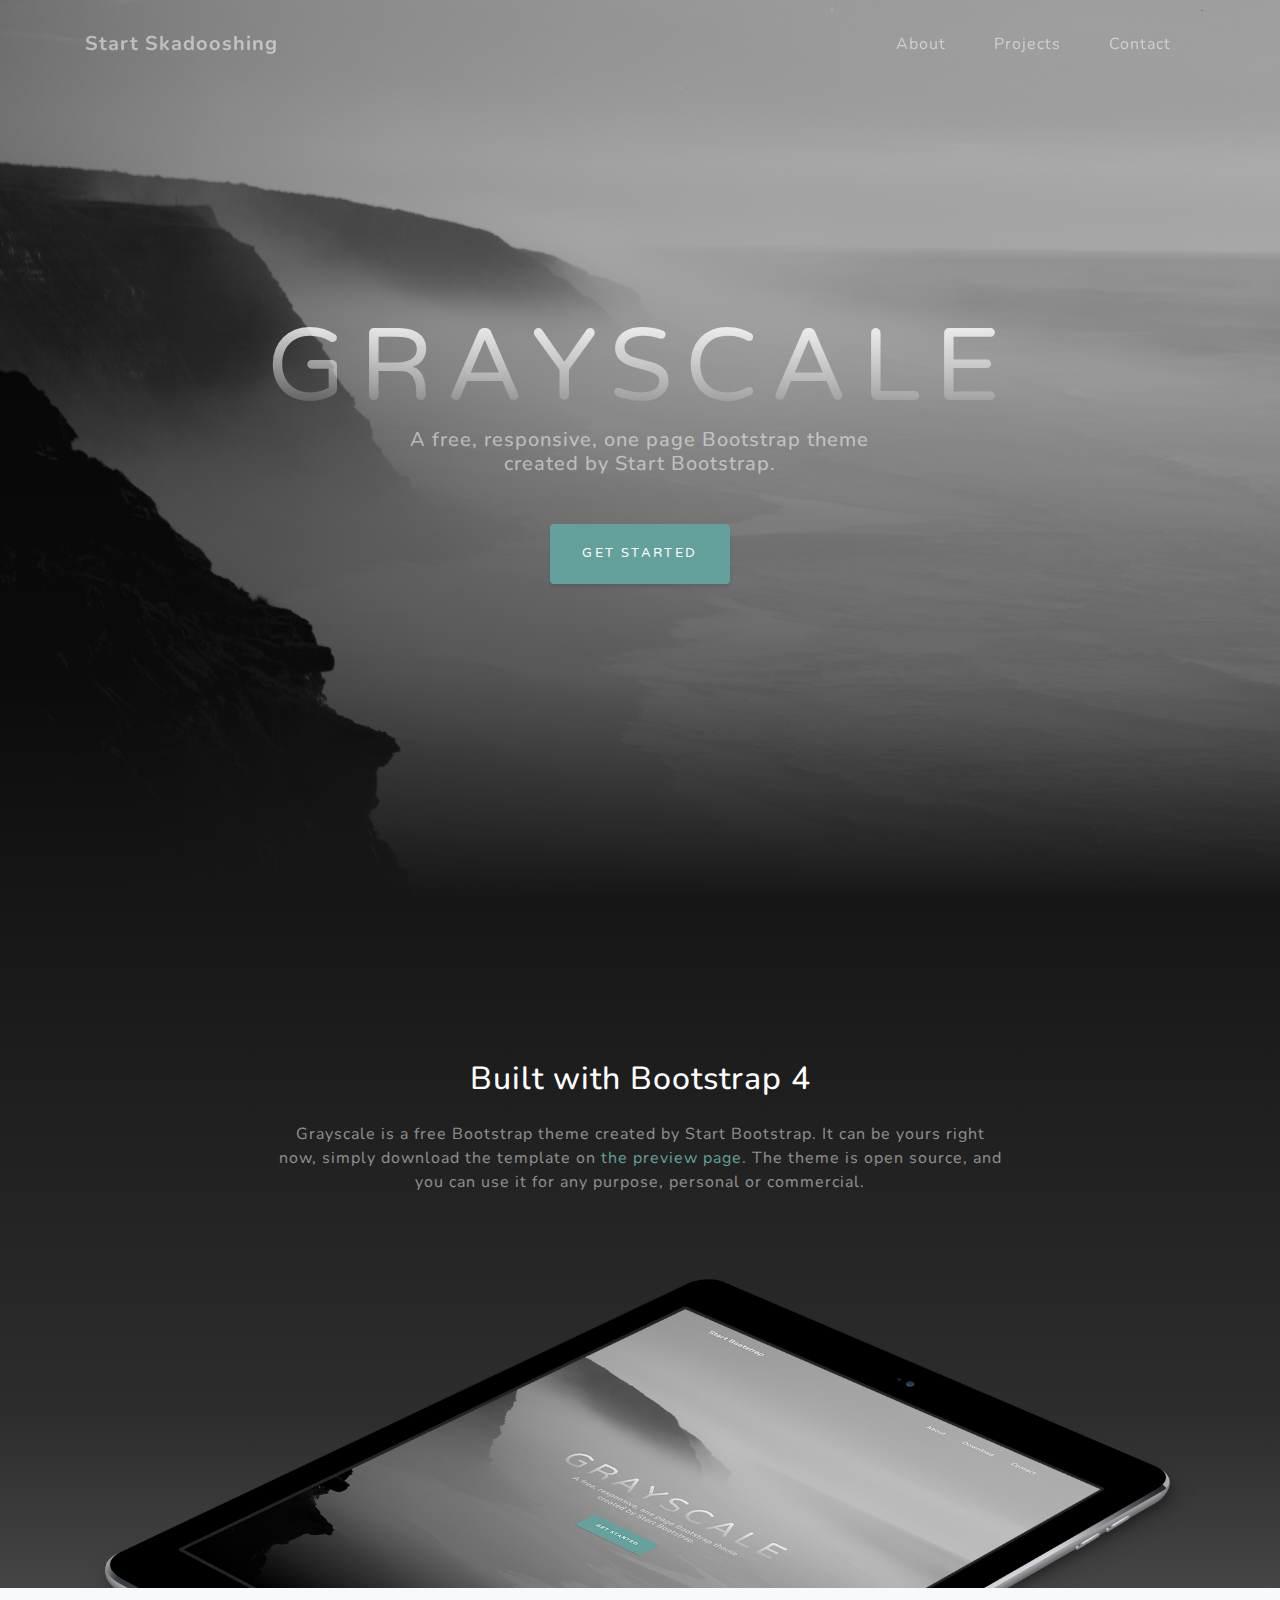
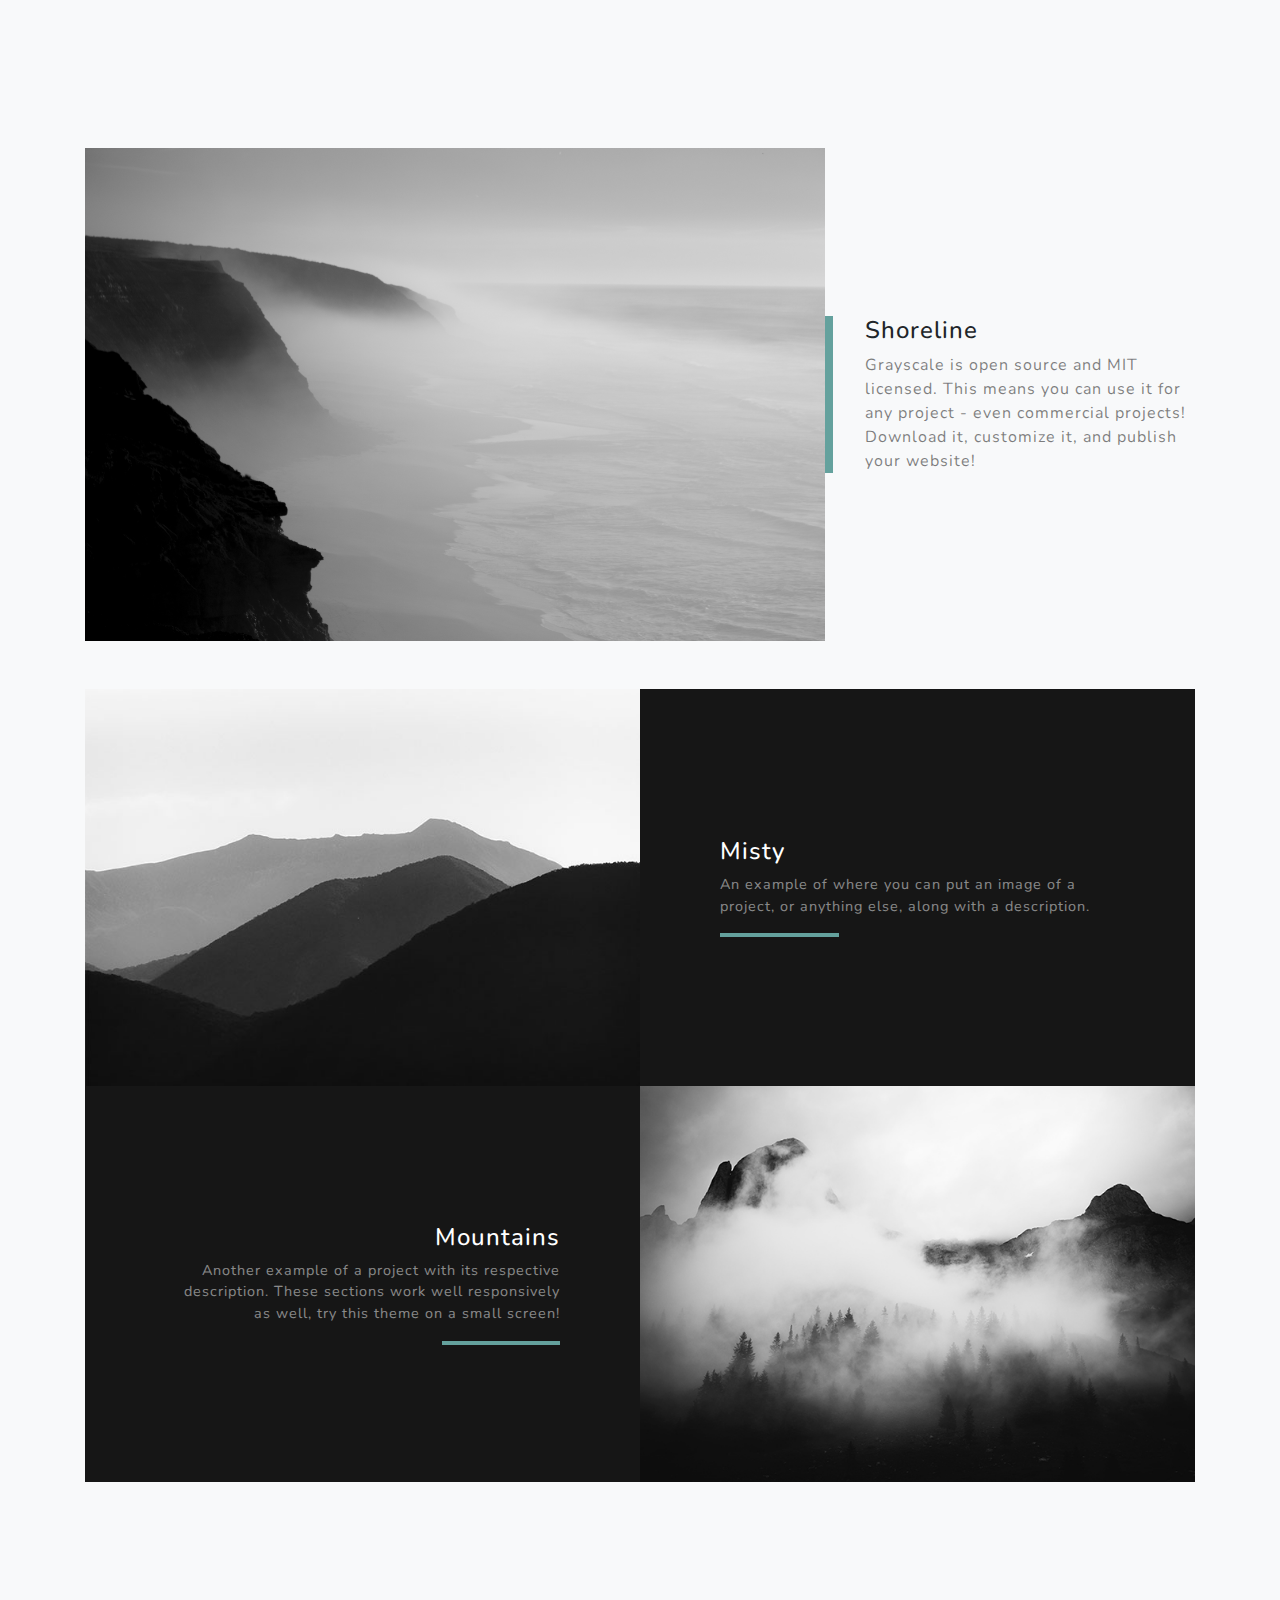
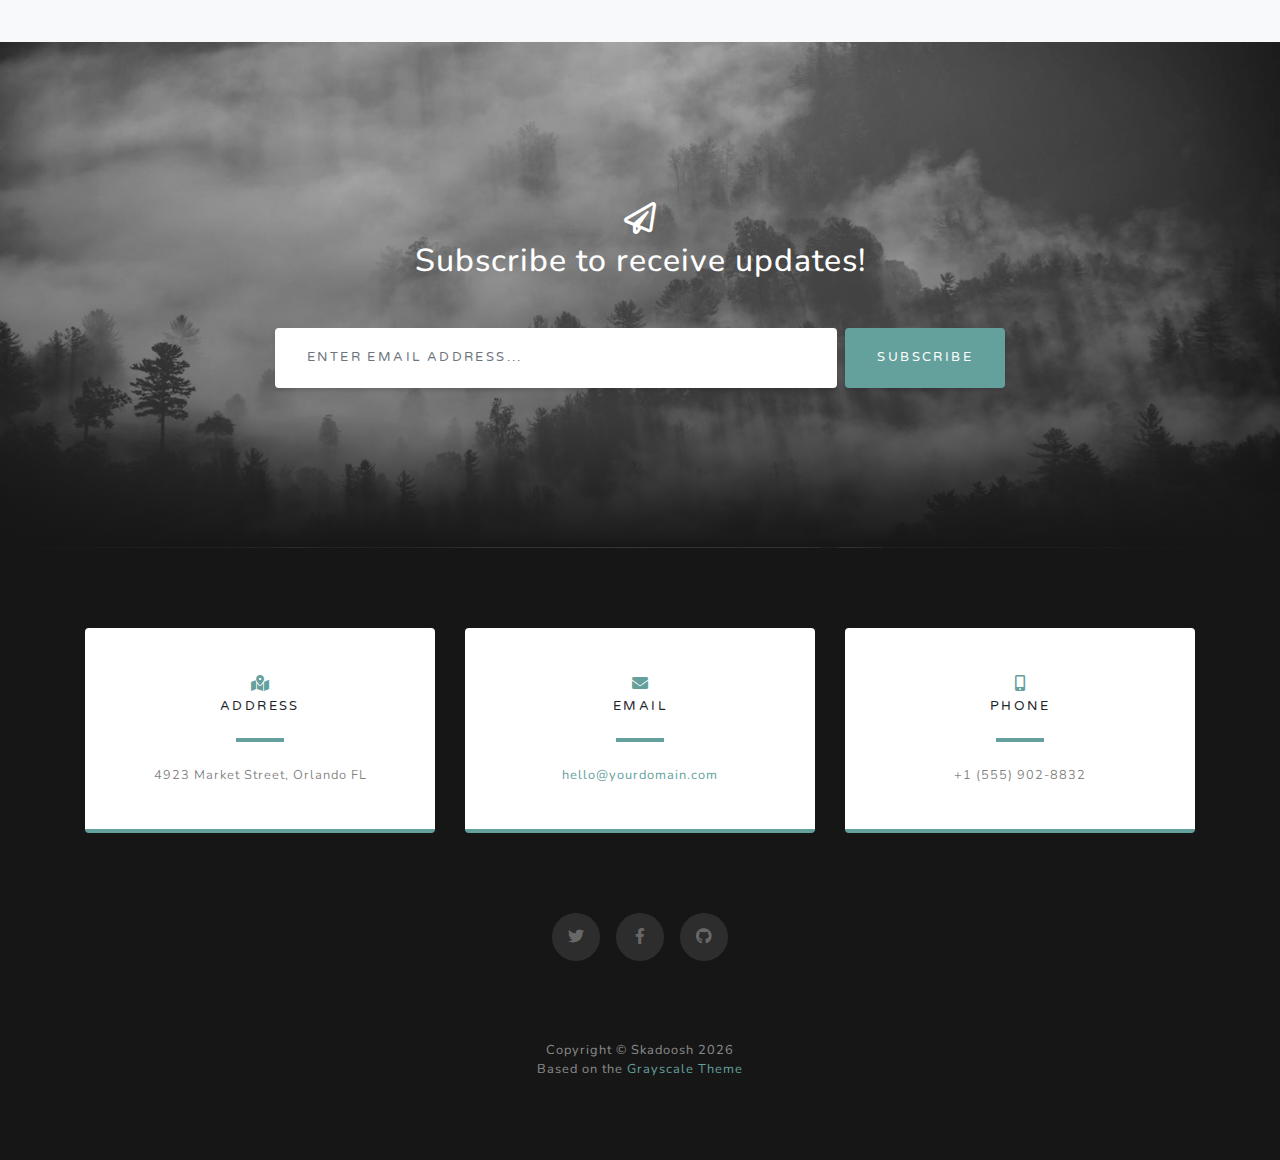
==== docs/index.html @ 9230638e "Added a template website. Created dynamic copyright and credit theme source." ====
<!DOCTYPE html>
<html lang="en">

  <head>

    <meta charset="utf-8">
    <meta name="viewport" content="width=device-width, initial-scale=1, shrink-to-fit=no">
    <meta name="description" content="">
    <meta name="author" content="">

    <title>Grayscale - Start Bootstrap Theme</title>

    <!-- Bootstrap core CSS -->
    <link href="vendor/bootstrap/css/bootstrap.min.css" rel="stylesheet">

    <!-- Custom fonts for this template -->
    <link href="vendor/fontawesome-free/css/all.min.css" rel="stylesheet">
    <link href="https://fonts.googleapis.com/css?family=Varela+Round" rel="stylesheet">
    <link href="https://fonts.googleapis.com/css?family=Nunito:200,200i,300,300i,400,400i,600,600i,700,700i,800,800i,900,900i" rel="stylesheet">

    <!-- Custom styles for this template -->
    <link href="css/grayscale.min.css" rel="stylesheet">

  </head>

  <body id="page-top">

    <!-- Navigation -->
    <nav class="navbar navbar-expand-lg navbar-light fixed-top" id="mainNav">
      <div class="container">
        <a class="navbar-brand js-scroll-trigger" href="#page-top">Start Skadooshing</a>
        <button class="navbar-toggler navbar-toggler-right" type="button" data-toggle="collapse" data-target="#navbarResponsive" aria-controls="navbarResponsive" aria-expanded="false" aria-label="Toggle navigation">
          Menu
          <i class="fas fa-bars"></i>
        </button>
        <div class="collapse navbar-collapse" id="navbarResponsive">
          <ul class="navbar-nav ml-auto">
            <li class="nav-item">
              <a class="nav-link js-scroll-trigger" href="#about">About</a>
            </li>
            <li class="nav-item">
              <a class="nav-link js-scroll-trigger" href="#projects">Projects</a>
            </li>
            <li class="nav-item">
              <a class="nav-link js-scroll-trigger" href="#signup">Contact</a>
            </li>
          </ul>
        </div>
      </div>
    </nav>

    <!-- Header -->
    <header class="masthead">
      <div class="container d-flex h-100 align-items-center">
        <div class="mx-auto text-center">
          <h1 class="mx-auto my-0 text-uppercase">Grayscale</h1>
          <h2 class="text-white-50 mx-auto mt-2 mb-5">A free, responsive, one page Bootstrap theme created by Start Bootstrap.</h2>
          <a href="#about" class="btn btn-primary js-scroll-trigger">Get Started</a>
        </div>
      </div>
    </header>

    <!-- About Section -->
    <section id="about" class="about-section text-center">
      <div class="container">
        <div class="row">
          <div class="col-lg-8 mx-auto">
            <h2 class="text-white mb-4">Built with Bootstrap 4</h2>
            <p class="text-white-50">Grayscale is a free Bootstrap theme created by Start Bootstrap. It can be yours right now, simply download the template on
              <a href="http://startbootstrap.com/template-overviews/grayscale/">the preview page</a>. The theme is open source, and you can use it for any purpose, personal or commercial.</p>
          </div>
        </div>
        <img src="img/ipad.png" class="img-fluid" alt="">
      </div>
    </section>

    <!-- Projects Section -->
    <section id="projects" class="projects-section bg-light">
      <div class="container">

        <!-- Featured Project Row -->
        <div class="row align-items-center no-gutters mb-4 mb-lg-5">
          <div class="col-xl-8 col-lg-7">
            <img class="img-fluid mb-3 mb-lg-0" src="img/bg-masthead.jpg" alt="">
          </div>
          <div class="col-xl-4 col-lg-5">
            <div class="featured-text text-center text-lg-left">
              <h4>Shoreline</h4>
              <p class="text-black-50 mb-0">Grayscale is open source and MIT licensed. This means you can use it for any project - even commercial projects! Download it, customize it, and publish your website!</p>
            </div>
          </div>
        </div>

        <!-- Project One Row -->
        <div class="row justify-content-center no-gutters mb-5 mb-lg-0">
          <div class="col-lg-6">
            <img class="img-fluid" src="img/demo-image-01.jpg" alt="">
          </div>
          <div class="col-lg-6">
            <div class="bg-black text-center h-100 project">
              <div class="d-flex h-100">
                <div class="project-text w-100 my-auto text-center text-lg-left">
                  <h4 class="text-white">Misty</h4>
                  <p class="mb-0 text-white-50">An example of where you can put an image of a project, or anything else, along with a description.</p>
                  <hr class="d-none d-lg-block mb-0 ml-0">
                </div>
              </div>
            </div>
          </div>
        </div>

        <!-- Project Two Row -->
        <div class="row justify-content-center no-gutters">
          <div class="col-lg-6">
            <img class="img-fluid" src="img/demo-image-02.jpg" alt="">
          </div>
          <div class="col-lg-6 order-lg-first">
            <div class="bg-black text-center h-100 project">
              <div class="d-flex h-100">
                <div class="project-text w-100 my-auto text-center text-lg-right">
                  <h4 class="text-white">Mountains</h4>
                  <p class="mb-0 text-white-50">Another example of a project with its respective description. These sections work well responsively as well, try this theme on a small screen!</p>
                  <hr class="d-none d-lg-block mb-0 mr-0">
                </div>
              </div>
            </div>
          </div>
        </div>

      </div>
    </section>

    <!-- Signup Section -->
    <section id="signup" class="signup-section">
      <div class="container">
        <div class="row">
          <div class="col-md-10 col-lg-8 mx-auto text-center">

            <i class="far fa-paper-plane fa-2x mb-2 text-white"></i>
            <h2 class="text-white mb-5">Subscribe to receive updates!</h2>

            <form class="form-inline d-flex">
              <input type="email" class="form-control flex-fill mr-0 mr-sm-2 mb-3 mb-sm-0" id="inputEmail" placeholder="Enter email address...">
              <button type="submit" class="btn btn-primary mx-auto">Subscribe</button>
            </form>

          </div>
        </div>
      </div>
    </section>

    <!-- Contact Section -->
    <section class="contact-section bg-black">
      <div class="container">

        <div class="row">

          <div class="col-md-4 mb-3 mb-md-0">
            <div class="card py-4 h-100">
              <div class="card-body text-center">
                <i class="fas fa-map-marked-alt text-primary mb-2"></i>
                <h4 class="text-uppercase m-0">Address</h4>
                <hr class="my-4">
                <div class="small text-black-50">4923 Market Street, Orlando FL</div>
              </div>
            </div>
          </div>

          <div class="col-md-4 mb-3 mb-md-0">
            <div class="card py-4 h-100">
              <div class="card-body text-center">
                <i class="fas fa-envelope text-primary mb-2"></i>
                <h4 class="text-uppercase m-0">Email</h4>
                <hr class="my-4">
                <div class="small text-black-50">
                  <a href="#">hello@yourdomain.com</a>
                </div>
              </div>
            </div>
          </div>

          <div class="col-md-4 mb-3 mb-md-0">
            <div class="card py-4 h-100">
              <div class="card-body text-center">
                <i class="fas fa-mobile-alt text-primary mb-2"></i>
                <h4 class="text-uppercase m-0">Phone</h4>
                <hr class="my-4">
                <div class="small text-black-50">+1 (555) 902-8832</div>
              </div>
            </div>
          </div>
        </div>

        <div class="social d-flex justify-content-center">
          <a href="#" class="mx-2">
            <i class="fab fa-twitter"></i>
          </a>
          <a href="#" class="mx-2">
            <i class="fab fa-facebook-f"></i>
          </a>
          <a href="#" class="mx-2">
            <i class="fab fa-github"></i>
          </a>
        </div>

      </div>
    </section>

    <!-- Footer -->
    <footer class="bg-black small text-center text-white-50">
      <div class="container">
        Copyright &copy; Skadoosh 
        <script type="text/JavaScript">
            document.write(new Date().getFullYear());
        </script>
      </div>
      <div class="container">
        Based on the <a href="https://github.com/BlackrockDigital/startbootstrap-grayscale">Grayscale Theme</a> 
      </div>
    </footer>

    <!-- Bootstrap core JavaScript -->
    <script src="vendor/jquery/jquery.min.js"></script>
    <script src="vendor/bootstrap/js/bootstrap.bundle.min.js"></script>

    <!-- Plugin JavaScript -->
    <script src="vendor/jquery-easing/jquery.easing.min.js"></script>

    <!-- Custom scripts for this template -->
    <script src="js/grayscale.min.js"></script>

  </body>

</html>
---- docs/css/grayscale.min.css ----
/*!
 * Start Bootstrap - Grayscale v5.0.3 (https://startbootstrap.com/template-overviews/grayscale)
 * Copyright 2013-2018 Start Bootstrap
 * Licensed under MIT (https://github.com/BlackrockDigital/startbootstrap-grayscale/blob/master/LICENSE)
 */#mainNav{min-height:56px;background-color:#fff}#mainNav .navbar-toggler{font-size:80%;padding:.75rem;color:#64a19d;border:1px solid #64a19d}#mainNav .navbar-toggler:focus{outline:0}#mainNav .navbar-brand{color:#161616;font-weight:700;padding:.9rem 0}#mainNav .navbar-nav .nav-item:hover{color:fade(white,80%);outline:0;background-color:transparent}#mainNav .navbar-nav .nav-item:active,#mainNav .navbar-nav .nav-item:focus{outline:0;background-color:transparent}@media (min-width:992px){#mainNav{padding-top:0;padding-bottom:0;border-bottom:none;background-color:transparent;-webkit-transition:background-color .3s ease-in-out;transition:background-color .3s ease-in-out}#mainNav .navbar-brand{padding:.5rem 0;color:rgba(255,255,255,.5)}#mainNav .nav-link{-webkit-transition:none;transition:none;padding:2rem 1.5rem;color:rgba(255,255,255,.5)}#mainNav .nav-link:hover{color:rgba(255,255,255,.75)}#mainNav .nav-link:active{color:#fff}#mainNav.navbar-shrink{background-color:#fff}#mainNav.navbar-shrink .navbar-brand{color:#161616}#mainNav.navbar-shrink .nav-link{color:#161616;padding:1.5rem 1.5rem 1.25rem;border-bottom:.25rem solid transparent}#mainNav.navbar-shrink .nav-link:hover{color:#64a19d}#mainNav.navbar-shrink .nav-link:active{color:#467370}#mainNav.navbar-shrink .nav-link.active{color:#64a19d;outline:0;border-bottom:.25rem solid #64a19d}}.masthead{position:relative;width:100%;height:auto;min-height:35rem;padding:15rem 0;background:-webkit-gradient(linear,left top,left bottom,from(rgba(22,22,22,.1)),color-stop(75%,rgba(22,22,22,.5)),to(#161616)),url(../img/bg-masthead.jpg);background:linear-gradient(to bottom,rgba(22,22,22,.1) 0,rgba(22,22,22,.5) 75%,#161616 100%),url(../img/bg-masthead.jpg);background-position:center;background-repeat:no-repeat;background-attachment:scroll;background-size:cover}.masthead h1{font-family:'Varela Round';font-size:2.5rem;line-height:2.5rem;letter-spacing:.8rem;background:-webkit-linear-gradient(rgba(255,255,255,.9),rgba(255,255,255,0));-webkit-text-fill-color:transparent;-webkit-background-clip:text}.masthead h2{max-width:20rem;font-size:1rem}@media (min-width:768px){.masthead h1{font-size:4rem;line-height:4rem}}@media (min-width:992px){.masthead{height:100vh;padding:0}.masthead h1{font-size:6.5rem;line-height:6.5rem;letter-spacing:.8rem}.masthead h2{max-width:30rem;font-size:1.25rem}}.btn{-webkit-box-shadow:0 .1875rem .1875rem 0 rgba(0,0,0,.1)!important;box-shadow:0 .1875rem .1875rem 0 rgba(0,0,0,.1)!important;padding:1.25rem 2rem;font-family:'Varela Round';font-size:80%;text-transform:uppercase;letter-spacing:.15rem;border:0}.btn-primary{background-color:#64a19d}.btn-primary:hover{background-color:#4f837f}.btn-primary:focus{background-color:#4f837f;color:#fff}.btn-primary:active{background-color:#467370!important}.about-section{padding-top:10rem;background:-webkit-gradient(linear,left top,left bottom,from(#161616),color-stop(75%,rgba(22,22,22,.9)),to(rgba(22,22,22,.8)));background:linear-gradient(to bottom,#161616 0,rgba(22,22,22,.9) 75%,rgba(22,22,22,.8) 100%)}.about-section p{margin-bottom:5rem}.projects-section{padding:10rem 0}.projects-section .featured-text{padding:2rem}@media (min-width:992px){.projects-section .featured-text{padding:0 0 0 2rem;border-left:.5rem solid #64a19d}}.projects-section .project-text{padding:3rem;font-size:90%}@media (min-width:992px){.projects-section .project-text{padding:5rem}.projects-section .project-text hr{border-color:#64a19d;border-width:.25rem;width:30%}}.signup-section{padding:10rem 0;background:-webkit-gradient(linear,left top,left bottom,from(rgba(22,22,22,.1)),color-stop(75%,rgba(22,22,22,.5)),to(#161616)),url(../img/bg-signup.jpg);background:linear-gradient(to bottom,rgba(22,22,22,.1) 0,rgba(22,22,22,.5) 75%,#161616 100%),url(../img/bg-signup.jpg);background-position:center;background-repeat:no-repeat;background-attachment:scroll;background-size:cover}.signup-section .form-inline input{-webkit-box-shadow:0 .1875rem .1875rem 0 rgba(0,0,0,.1)!important;box-shadow:0 .1875rem .1875rem 0 rgba(0,0,0,.1)!important;padding:1.25rem 2rem;height:auto;font-family:'Varela Round';font-size:80%;text-transform:uppercase;letter-spacing:.15rem;border:0}.contact-section{padding:5rem 0 0}.contact-section .card{border:0;border-bottom:.25rem solid #64a19d}.contact-section .card h4{font-size:.8rem;font-family:'Varela Round';text-transform:uppercase;letter-spacing:.15rem}.contact-section .card hr{border-color:#64a19d;border-width:.25rem;width:3rem}.contact-section .social{margin-top:5rem}.contact-section .social a{text-align:center;height:3rem;width:3rem;background:rgba(255,255,255,.1);border-radius:100%;line-height:3rem;color:rgba(255,255,255,.3)}.contact-section .social a:hover{color:rgba(255,255,255,.5)}.contact-section .social a:active{color:#fff}body{font-family:Nunito;letter-spacing:.0625em}a{color:#64a19d}a:focus,a:hover{text-decoration:none;color:#3c6360}.bg-black{background-color:#161616!important}.bg-primary{background-color:#64a19d!important}.text-primary{color:#64a19d!important}footer{padding:5rem 0}
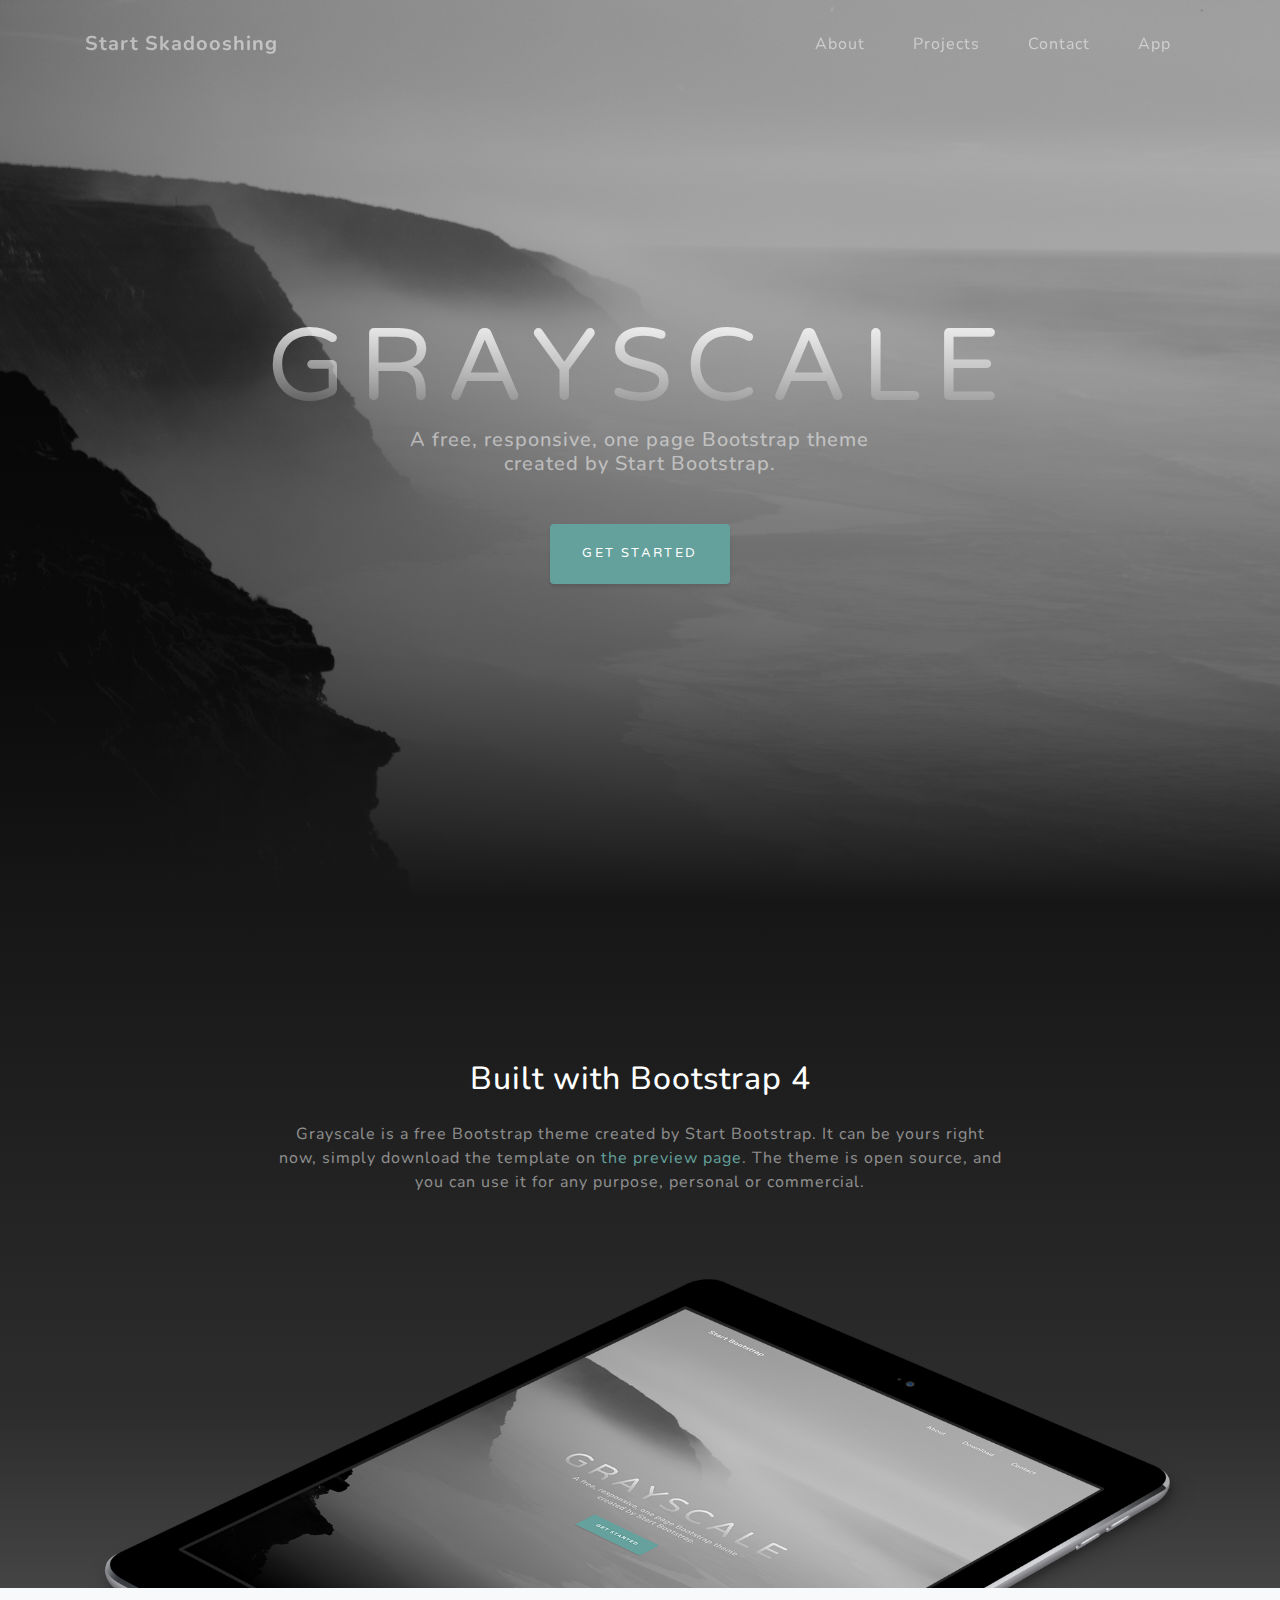
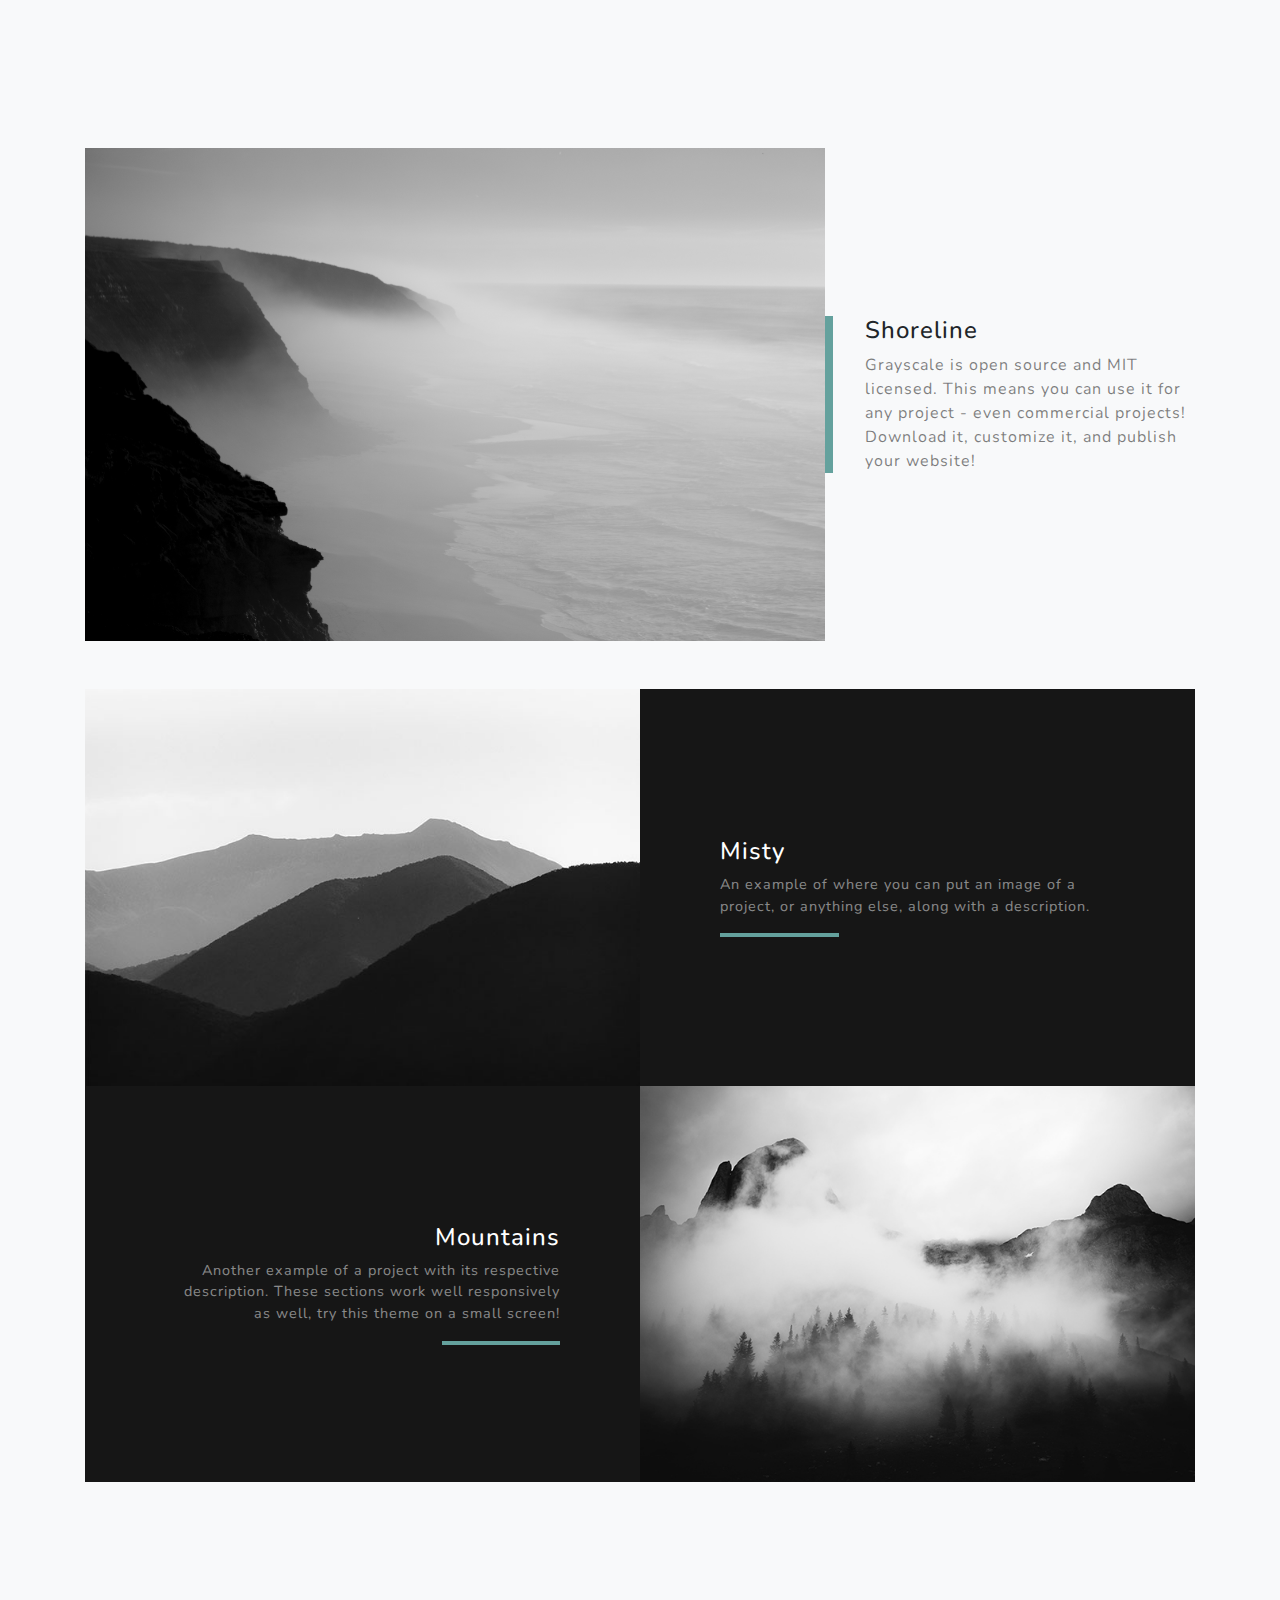
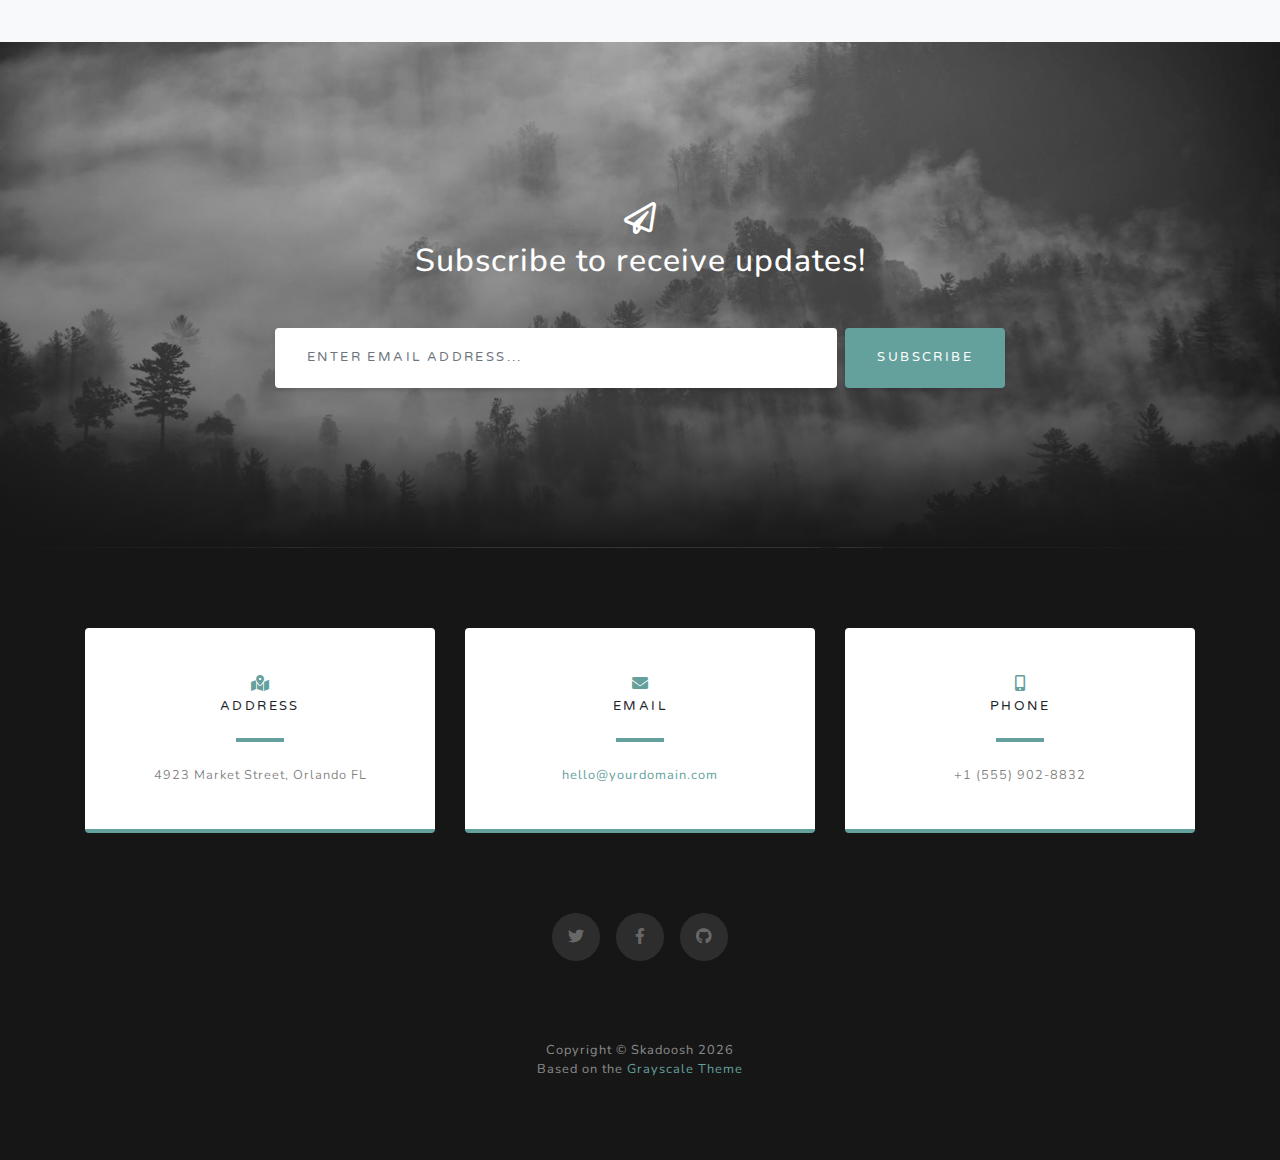
==== commit 02047b93: "Basic MQTT App page" ====
--- a/docs/index.html
+++ b/docs/index.html
@@ -8,7 +8,7 @@
     <meta name="description" content="">
     <meta name="author" content="">
 
-    <title>Grayscale - Start Bootstrap Theme</title>
+    <title>Skadoosh</title>
 
     <!-- Bootstrap core CSS -->
     <link href="vendor/bootstrap/css/bootstrap.min.css" rel="stylesheet">
@@ -43,6 +43,9 @@
             </li>
             <li class="nav-item">
               <a class="nav-link js-scroll-trigger" href="#signup">Contact</a>
+            </li>
+            <li class="nav-item">
+              <a class="nav-link js-scroll-trigger" href="app.html">App</a>
             </li>
           </ul>
         </div>
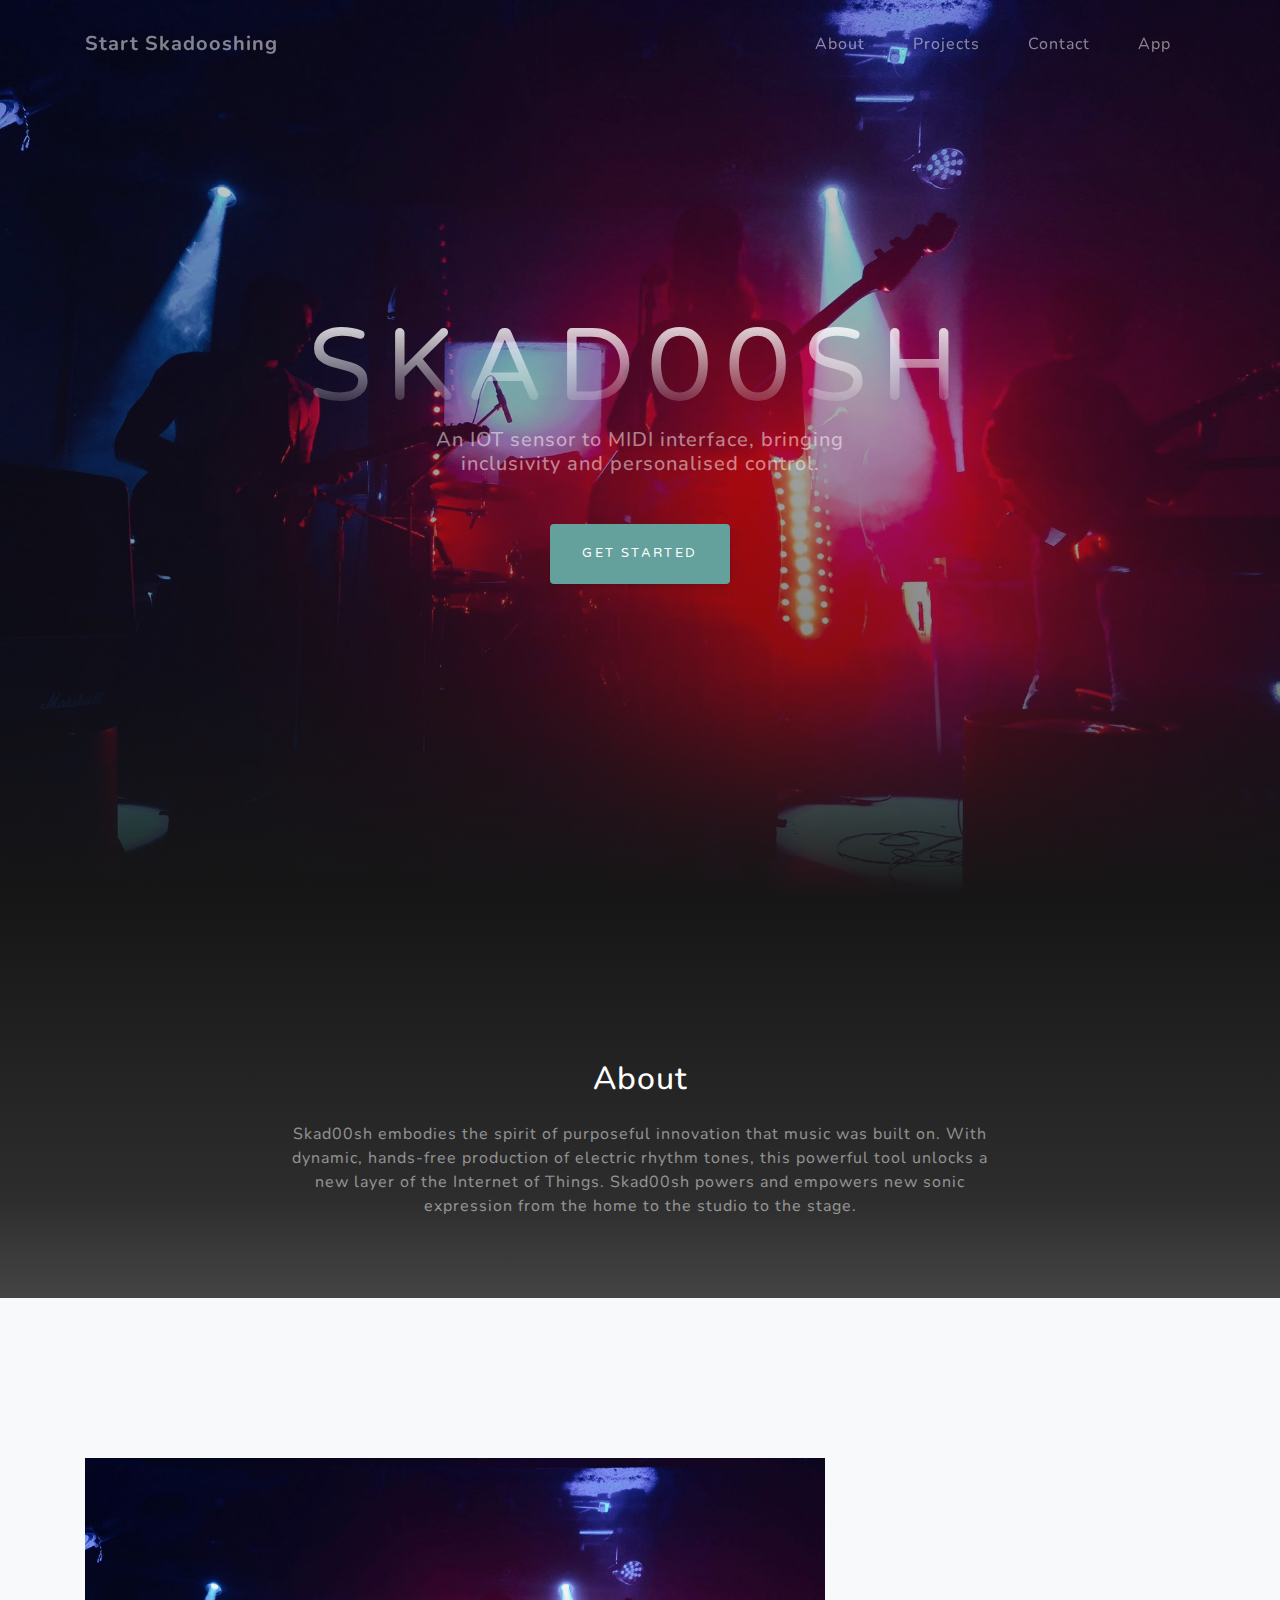
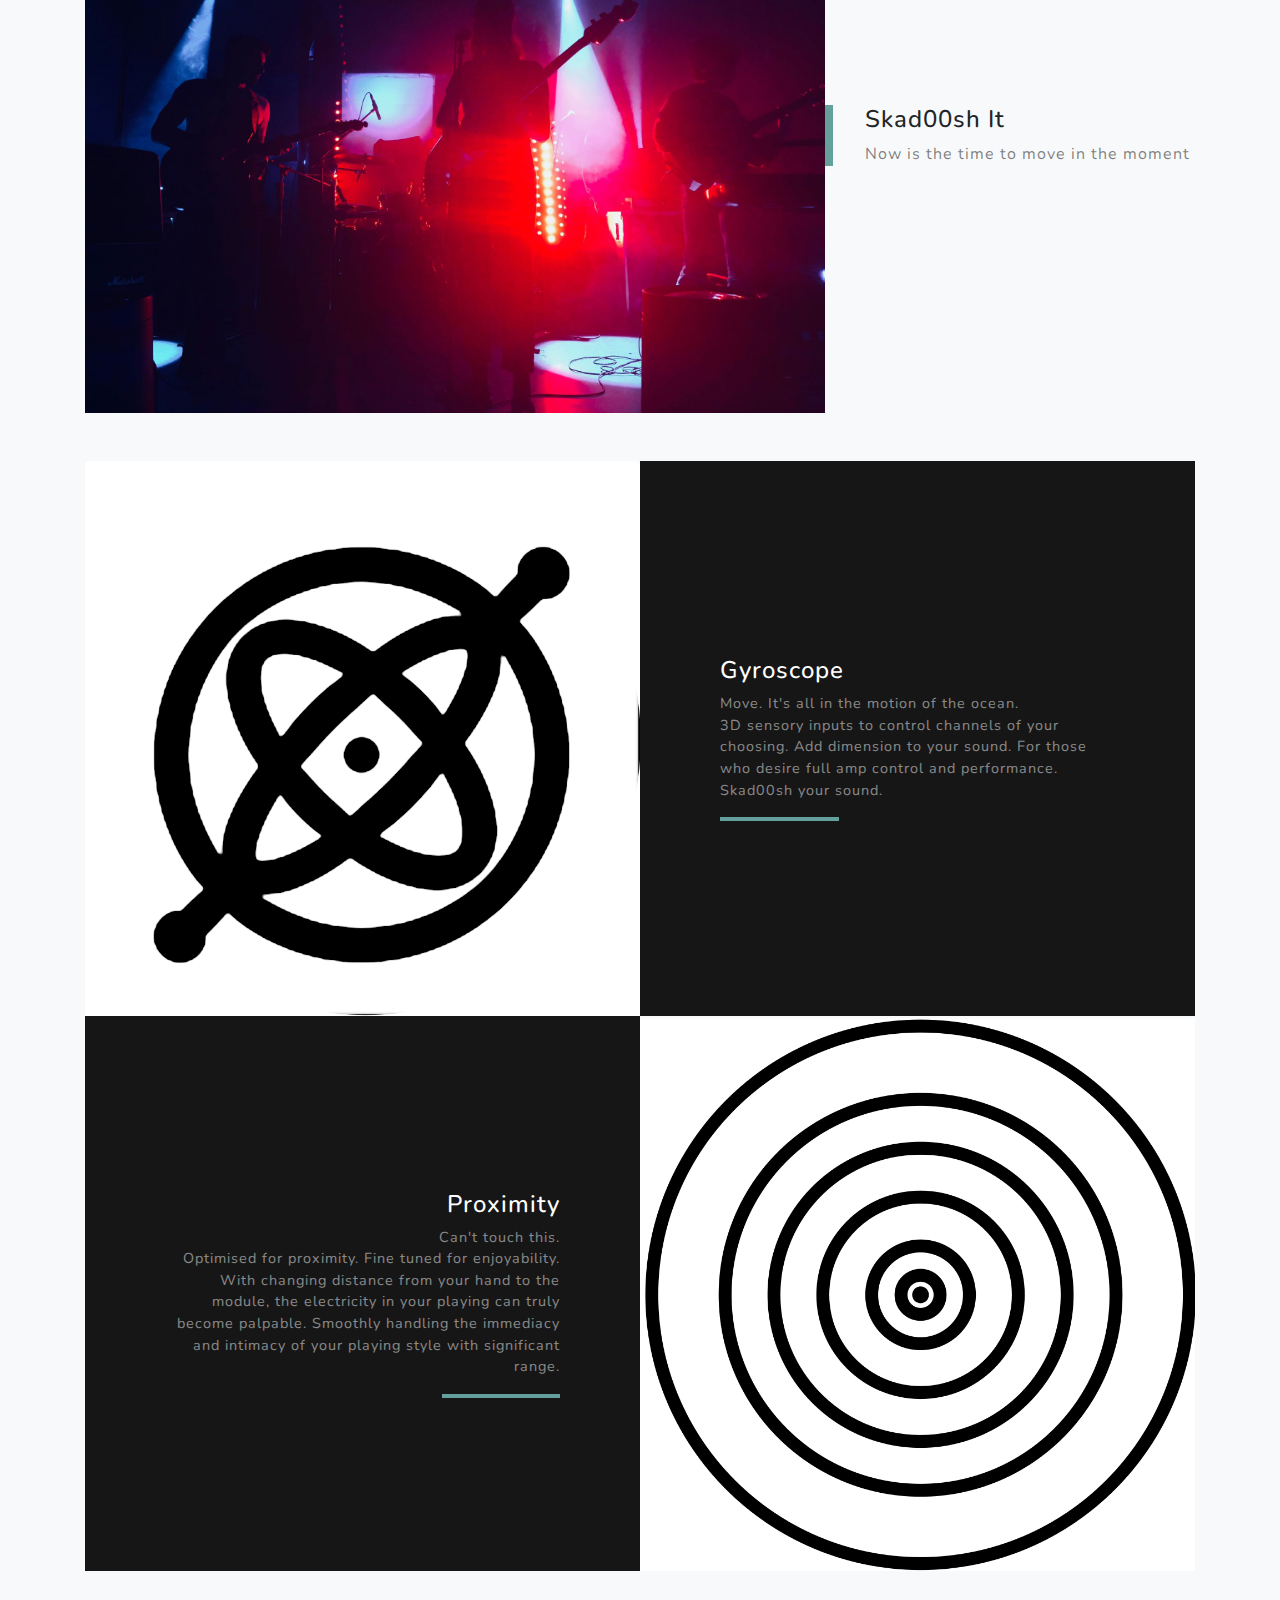
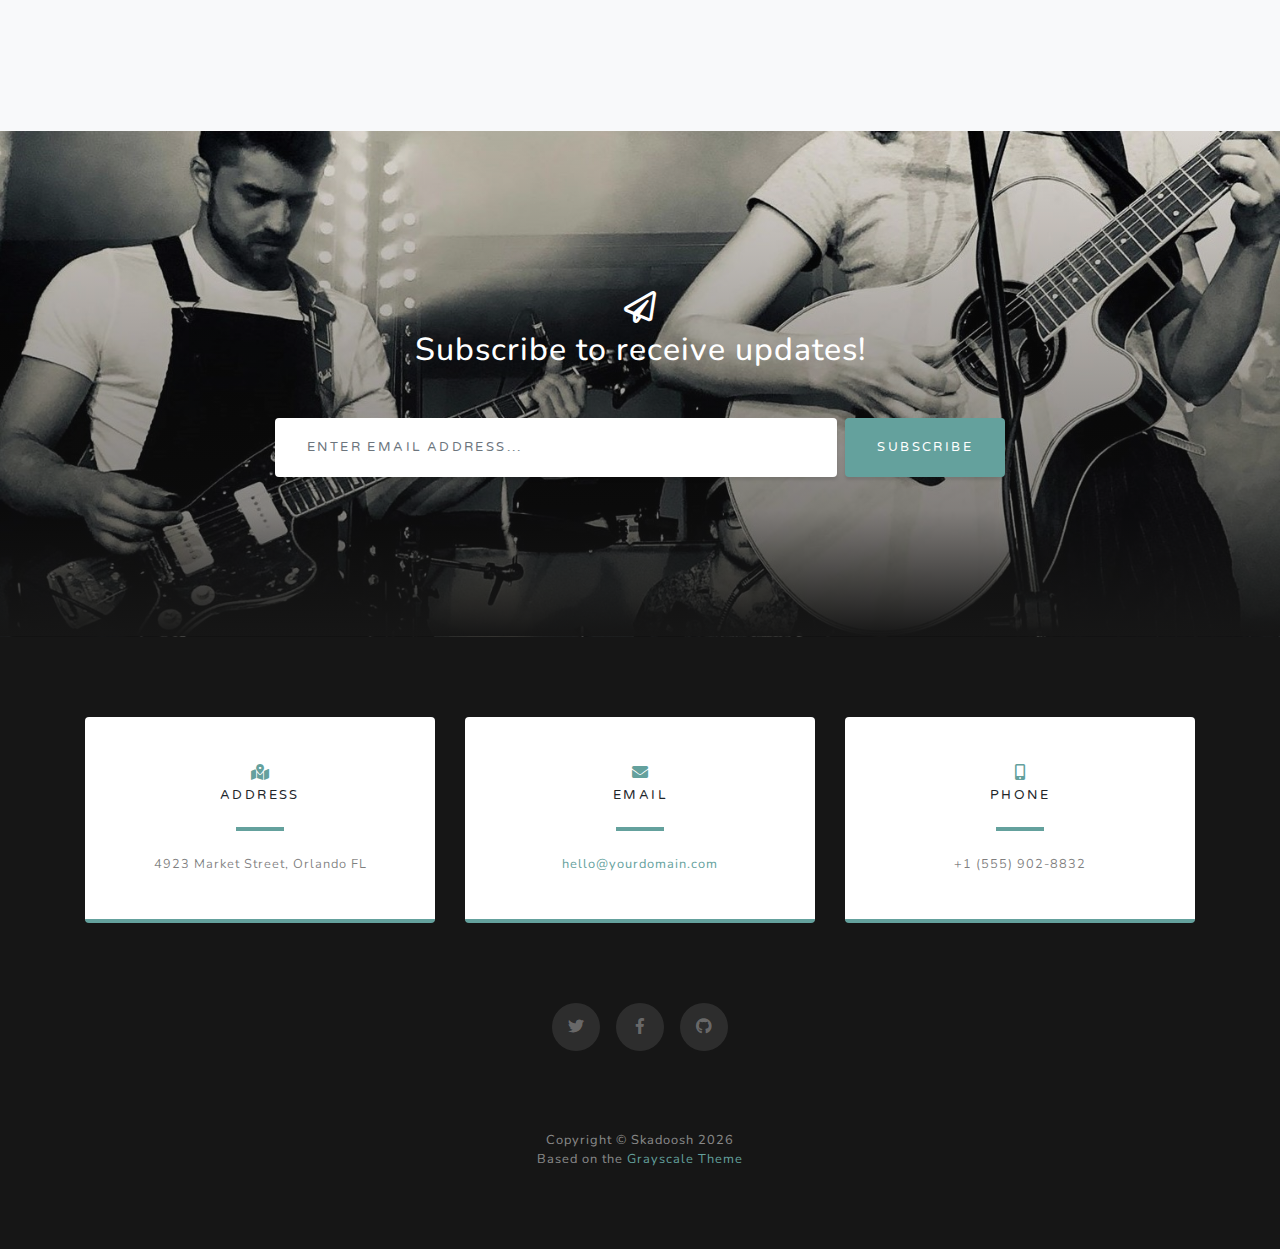
==== commit f5467789: "Final Paho-MQTT Website" ====
--- a/docs/index.html
+++ b/docs/index.html
@@ -56,8 +56,8 @@
     <header class="masthead">
       <div class="container d-flex h-100 align-items-center">
         <div class="mx-auto text-center">
-          <h1 class="mx-auto my-0 text-uppercase">Grayscale</h1>
-          <h2 class="text-white-50 mx-auto mt-2 mb-5">A free, responsive, one page Bootstrap theme created by Start Bootstrap.</h2>
+          <h1 class="mx-auto my-0 text-uppercase">SKAD00SH</h1>
+          <h2 class="text-white-50 mx-auto mt-2 mb-5">An IOT sensor to MIDI interface, bringing inclusivity and personalised control.</h2>
           <a href="#about" class="btn btn-primary js-scroll-trigger">Get Started</a>
         </div>
       </div>
@@ -68,12 +68,11 @@
       <div class="container">
         <div class="row">
           <div class="col-lg-8 mx-auto">
-            <h2 class="text-white mb-4">Built with Bootstrap 4</h2>
-            <p class="text-white-50">Grayscale is a free Bootstrap theme created by Start Bootstrap. It can be yours right now, simply download the template on
-              <a href="http://startbootstrap.com/template-overviews/grayscale/">the preview page</a>. The theme is open source, and you can use it for any purpose, personal or commercial.</p>
-          </div>
-        </div>
-        <img src="img/ipad.png" class="img-fluid" alt="">
+            <h2 class="text-white mb-4">About</h2>
+            <p class="text-white-50">Skad00sh embodies the spirit of purposeful innovation that music was built on. With dynamic, hands-free production of electric rhythm tones, this powerful tool unlocks a new layer of the Internet of Things. Skad00sh powers and empowers new sonic expression from the home to the studio to the stage.</p>
+          </div>
+        </div>
+<!--        <img src="img/ipad.png" class="img-fluid" alt="">-->
       </div>
     </section>
 
@@ -88,23 +87,23 @@
           </div>
           <div class="col-xl-4 col-lg-5">
             <div class="featured-text text-center text-lg-left">
-              <h4>Shoreline</h4>
-              <p class="text-black-50 mb-0">Grayscale is open source and MIT licensed. This means you can use it for any project - even commercial projects! Download it, customize it, and publish your website!</p>
+              <h4>Skad00sh It</h4>
+              <p class="text-black-50 mb-0">Now is the time to move in the moment</p>
             </div>
           </div>
         </div>
 
         <!-- Project One Row -->
         <div class="row justify-content-center no-gutters mb-5 mb-lg-0">
-          <div class="col-lg-6">
-            <img class="img-fluid" src="img/demo-image-01.jpg" alt="">
+          <div class="col-lg-6" >
+            <img class="img-fluid" src="img/gyro.png" alt="">
           </div>
           <div class="col-lg-6">
             <div class="bg-black text-center h-100 project">
               <div class="d-flex h-100">
                 <div class="project-text w-100 my-auto text-center text-lg-left">
-                  <h4 class="text-white">Misty</h4>
-                  <p class="mb-0 text-white-50">An example of where you can put an image of a project, or anything else, along with a description.</p>
+                  <h4 class="text-white">Gyroscope</h4>
+                  <p class="mb-0 text-white-50">Move. It's all in the motion of the ocean. <br> 3D sensory inputs to control channels of your choosing. Add dimension to your sound. For those who desire full amp control and performance. Skad00sh your sound.</p>
                   <hr class="d-none d-lg-block mb-0 ml-0">
                 </div>
               </div>
@@ -115,14 +114,14 @@
         <!-- Project Two Row -->
         <div class="row justify-content-center no-gutters">
           <div class="col-lg-6">
-            <img class="img-fluid" src="img/demo-image-02.jpg" alt="">
+            <img class="img-fluid" src="img/proxy.png" alt="">
           </div>
           <div class="col-lg-6 order-lg-first">
             <div class="bg-black text-center h-100 project">
               <div class="d-flex h-100">
                 <div class="project-text w-100 my-auto text-center text-lg-right">
-                  <h4 class="text-white">Mountains</h4>
-                  <p class="mb-0 text-white-50">Another example of a project with its respective description. These sections work well responsively as well, try this theme on a small screen!</p>
+                  <h4 class="text-white">Proximity</h4>
+                  <p class="mb-0 text-white-50">Can't touch this. <br> Optimised for proximity. Fine tuned for enjoyability. With changing distance from your hand to the module, the electricity in your playing can truly become palpable. Smoothly handling the immediacy and intimacy of your playing style with significant range.</p>
                   <hr class="d-none d-lg-block mb-0 mr-0">
                 </div>
               </div>
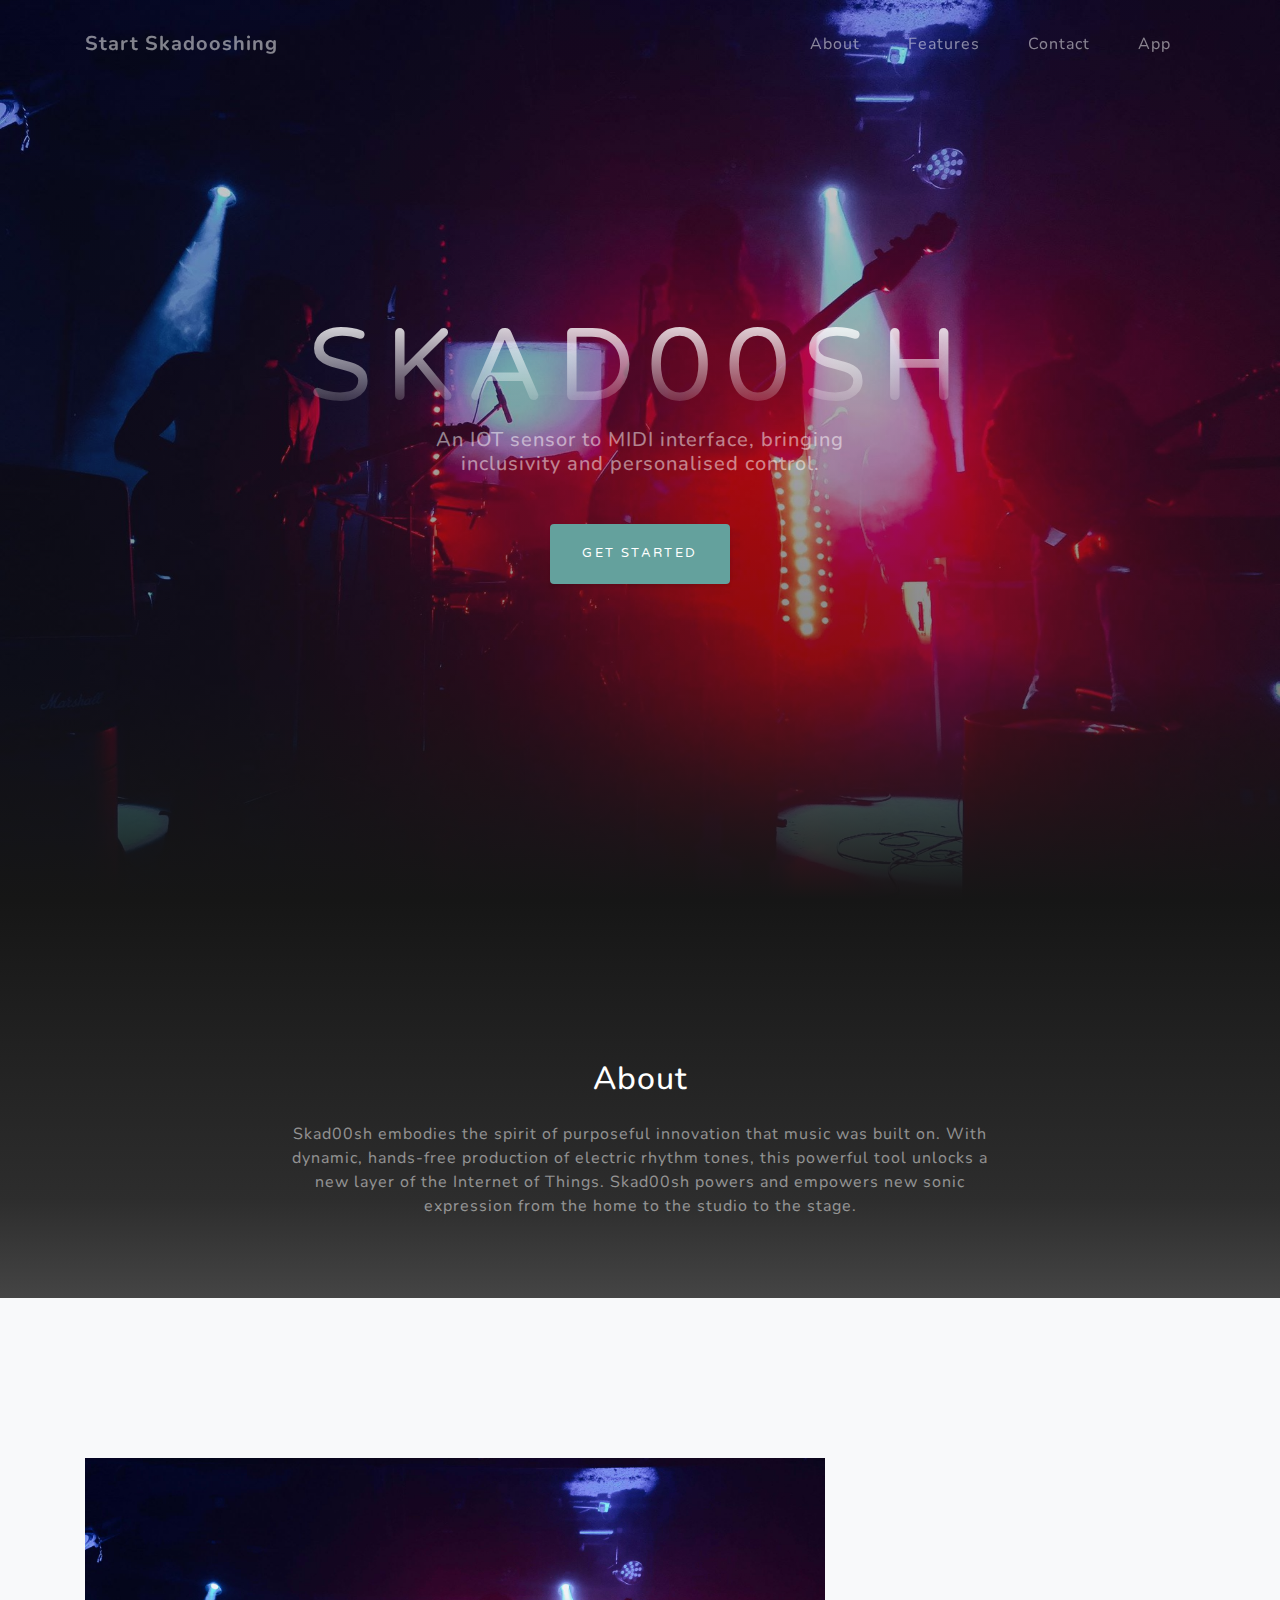
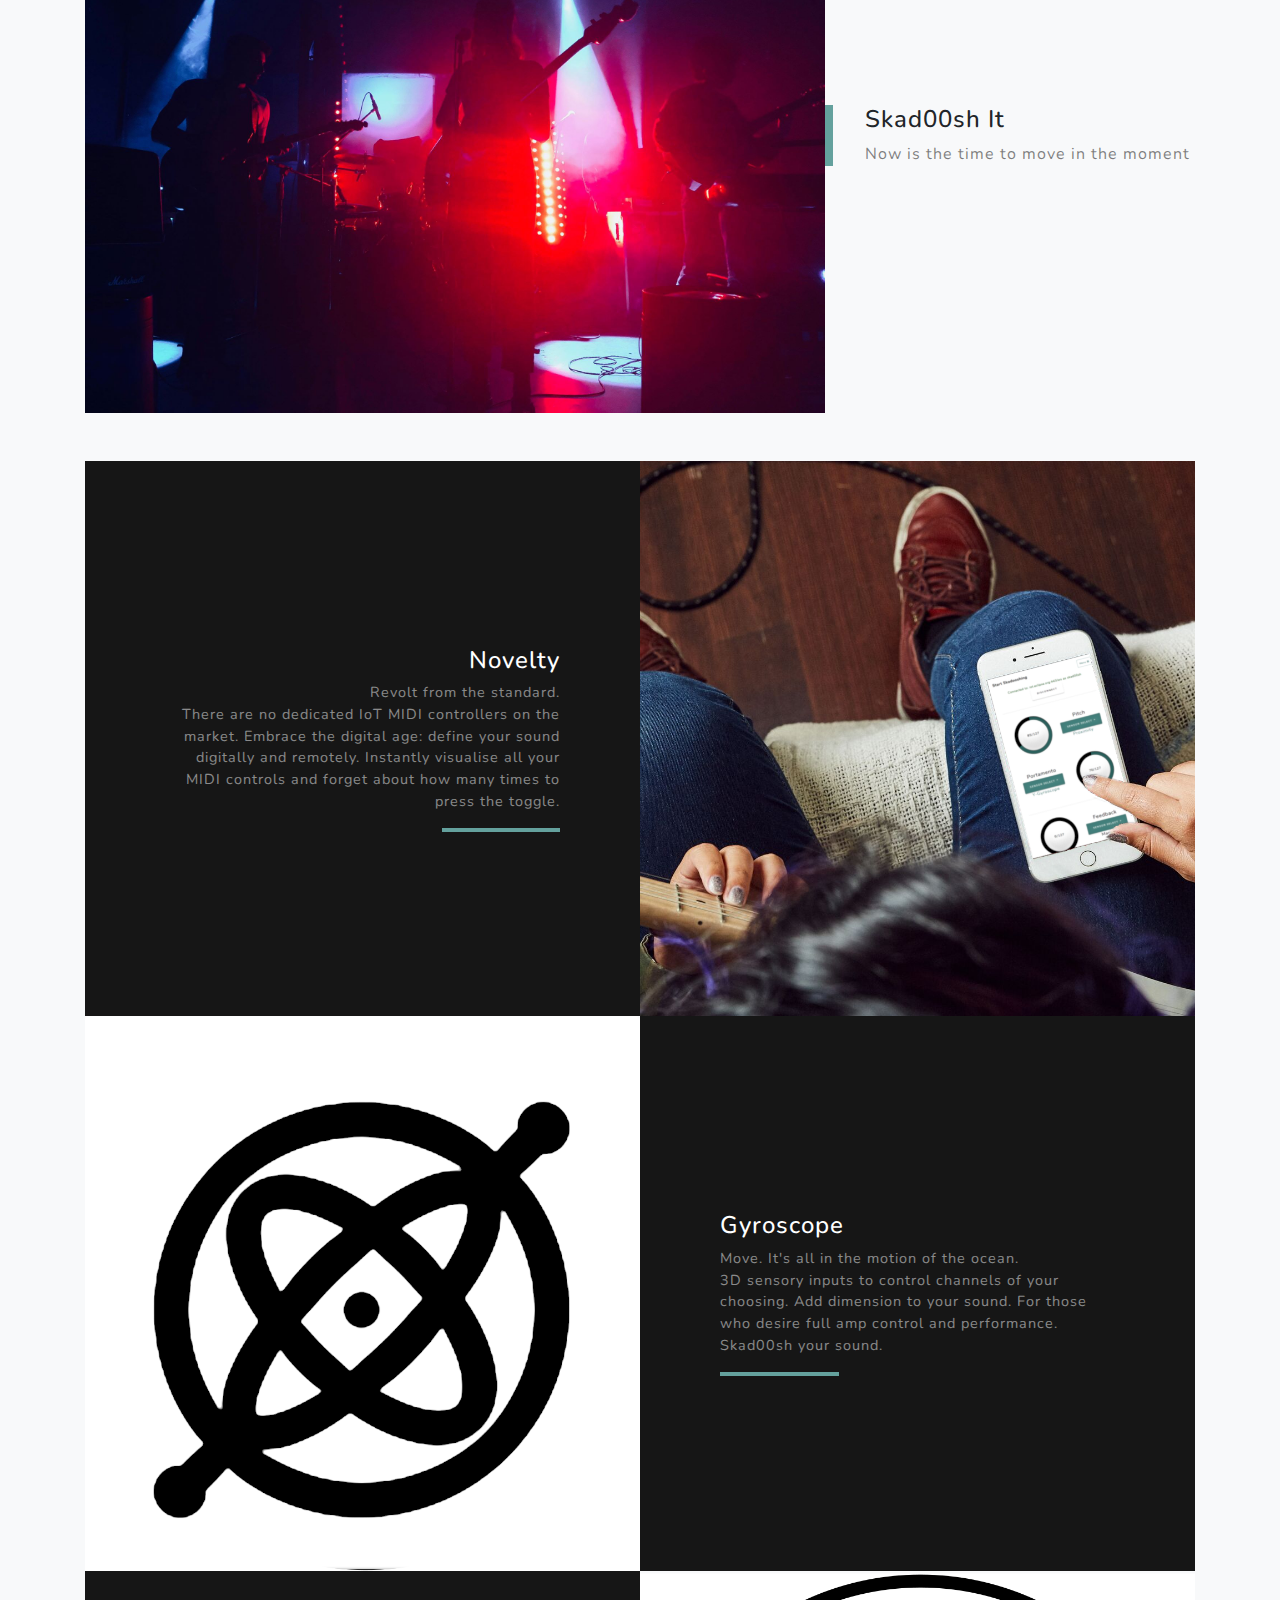
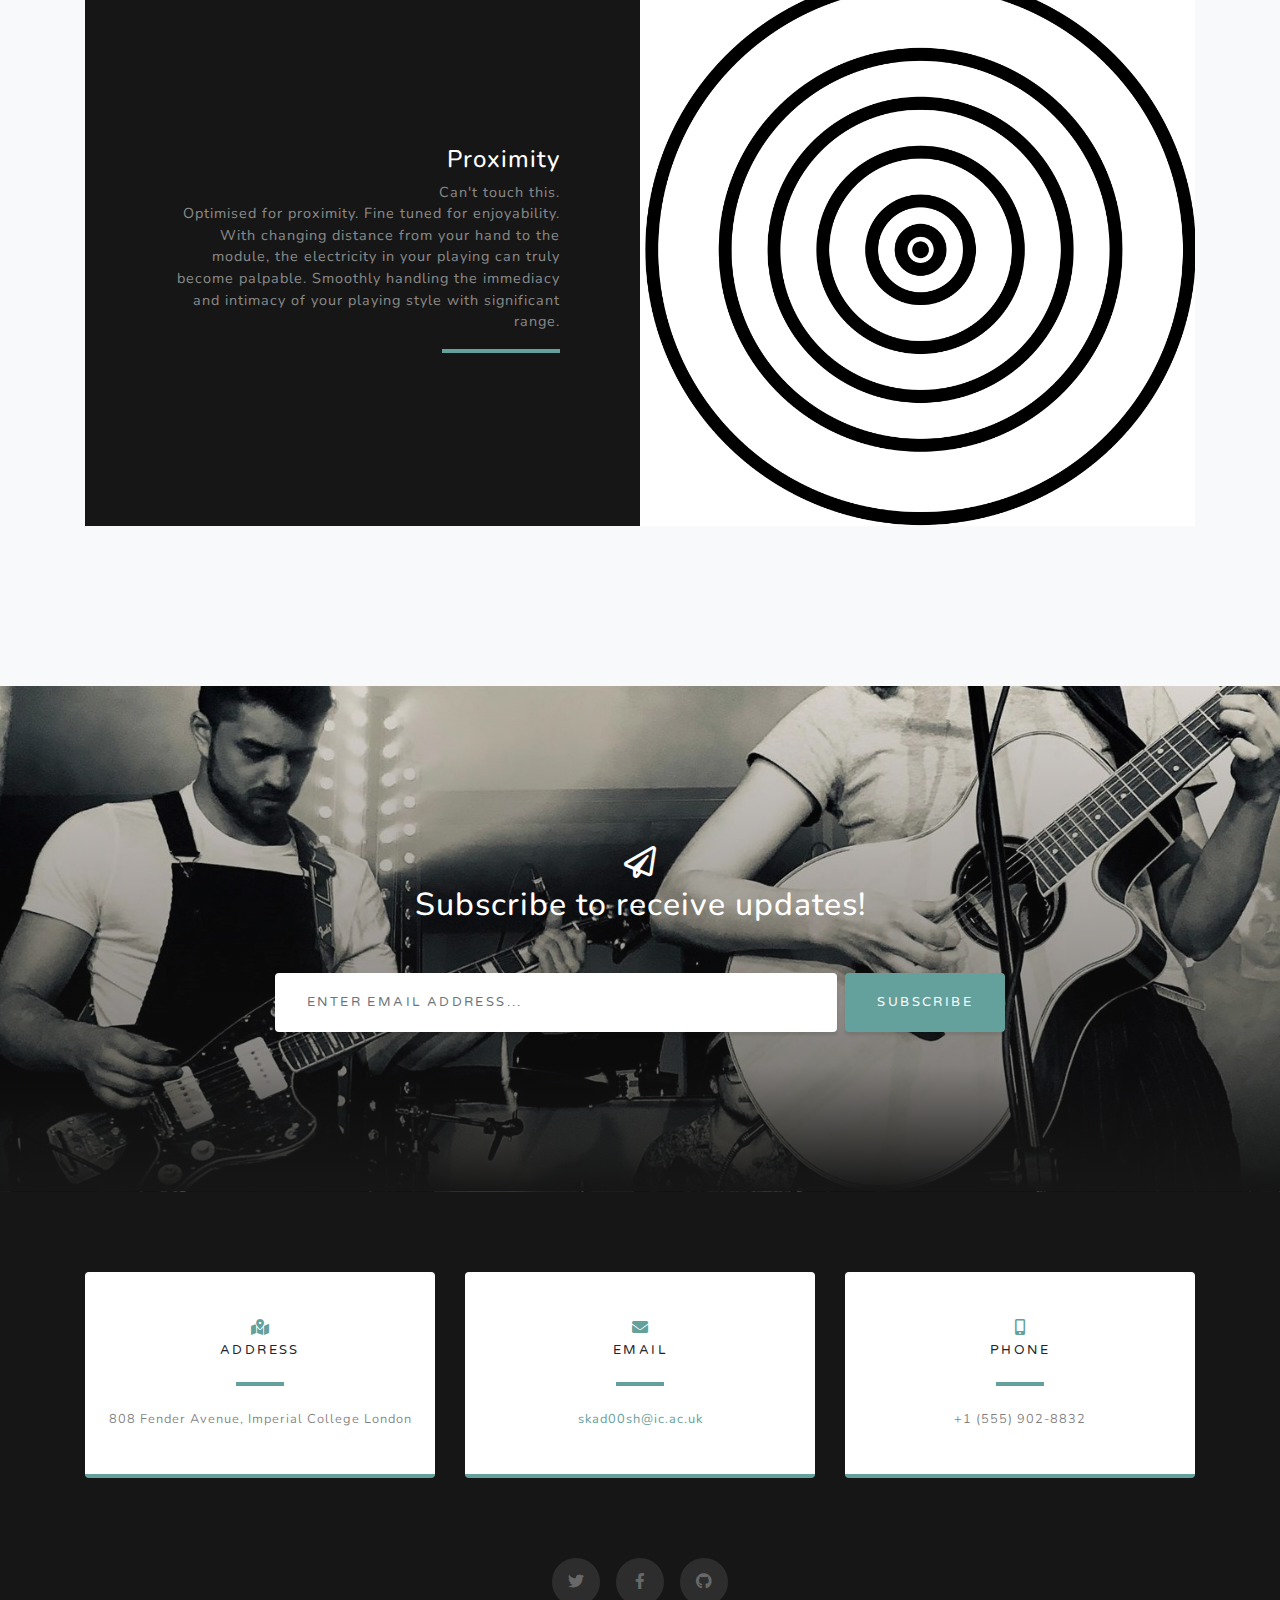
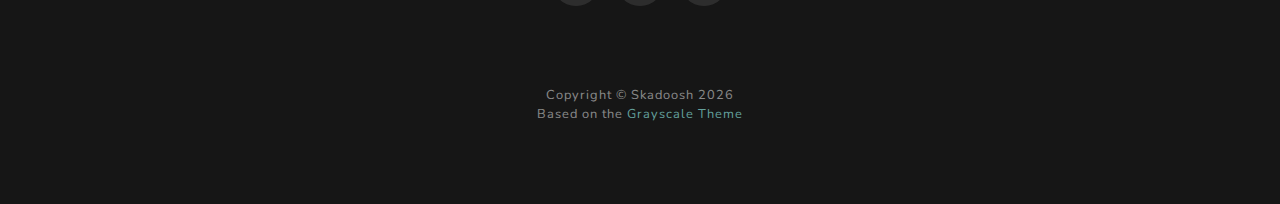
==== commit 9b3a73d8: "Website update" ====
--- a/docs/index.html
+++ b/docs/index.html
@@ -39,7 +39,7 @@
               <a class="nav-link js-scroll-trigger" href="#about">About</a>
             </li>
             <li class="nav-item">
-              <a class="nav-link js-scroll-trigger" href="#projects">Projects</a>
+              <a class="nav-link js-scroll-trigger" href="#features">Features</a>
             </li>
             <li class="nav-item">
               <a class="nav-link js-scroll-trigger" href="#signup">Contact</a>
@@ -77,7 +77,7 @@
     </section>
 
     <!-- Projects Section -->
-    <section id="projects" class="projects-section bg-light">
+    <section id="features" class="projects-section bg-light">
       <div class="container">
 
         <!-- Featured Project Row -->
@@ -92,8 +92,27 @@
             </div>
           </div>
         </div>
-
-        <!-- Project One Row -->
+        
+        <!-- 1st Row -->
+        <div class="row justify-content-center no-gutters">
+          <div class="col-lg-6">
+            <img class="img-fluid" src="img/usage.png" alt="">
+          </div>
+          <div class="col-lg-6 order-lg-first">
+            <div class="bg-black text-center h-100 project">
+              <div class="d-flex h-100">
+                <div class="project-text w-100 my-auto text-center text-lg-right">
+                  <h4 class="text-white">Novelty</h4>
+                  <p class="mb-0 text-white-50"> Revolt from the standard. <br>
+                    There are no dedicated IoT MIDI controllers on the market. Embrace the digital age: define your sound digitally and remotely. Instantly visualise all your MIDI controls and forget about how many times to press the toggle. </p>
+                  <hr class="d-none d-lg-block mb-0 mr-0">
+                </div>
+              </div>
+            </div>
+          </div>
+        </div>
+        
+        <!-- 2nd Row -->
         <div class="row justify-content-center no-gutters mb-5 mb-lg-0">
           <div class="col-lg-6" >
             <img class="img-fluid" src="img/gyro.png" alt="">
@@ -111,7 +130,7 @@
           </div>
         </div>
 
-        <!-- Project Two Row -->
+        <!-- 3rd Row -->
         <div class="row justify-content-center no-gutters">
           <div class="col-lg-6">
             <img class="img-fluid" src="img/proxy.png" alt="">
@@ -163,7 +182,7 @@
                 <i class="fas fa-map-marked-alt text-primary mb-2"></i>
                 <h4 class="text-uppercase m-0">Address</h4>
                 <hr class="my-4">
-                <div class="small text-black-50">4923 Market Street, Orlando FL</div>
+                <div class="small text-black-50">808 Fender Avenue, Imperial College London</div>
               </div>
             </div>
           </div>
@@ -175,7 +194,7 @@
                 <h4 class="text-uppercase m-0">Email</h4>
                 <hr class="my-4">
                 <div class="small text-black-50">
-                  <a href="#">hello@yourdomain.com</a>
+                  <a href="#">skad00sh@ic.ac.uk</a>
                 </div>
               </div>
             </div>
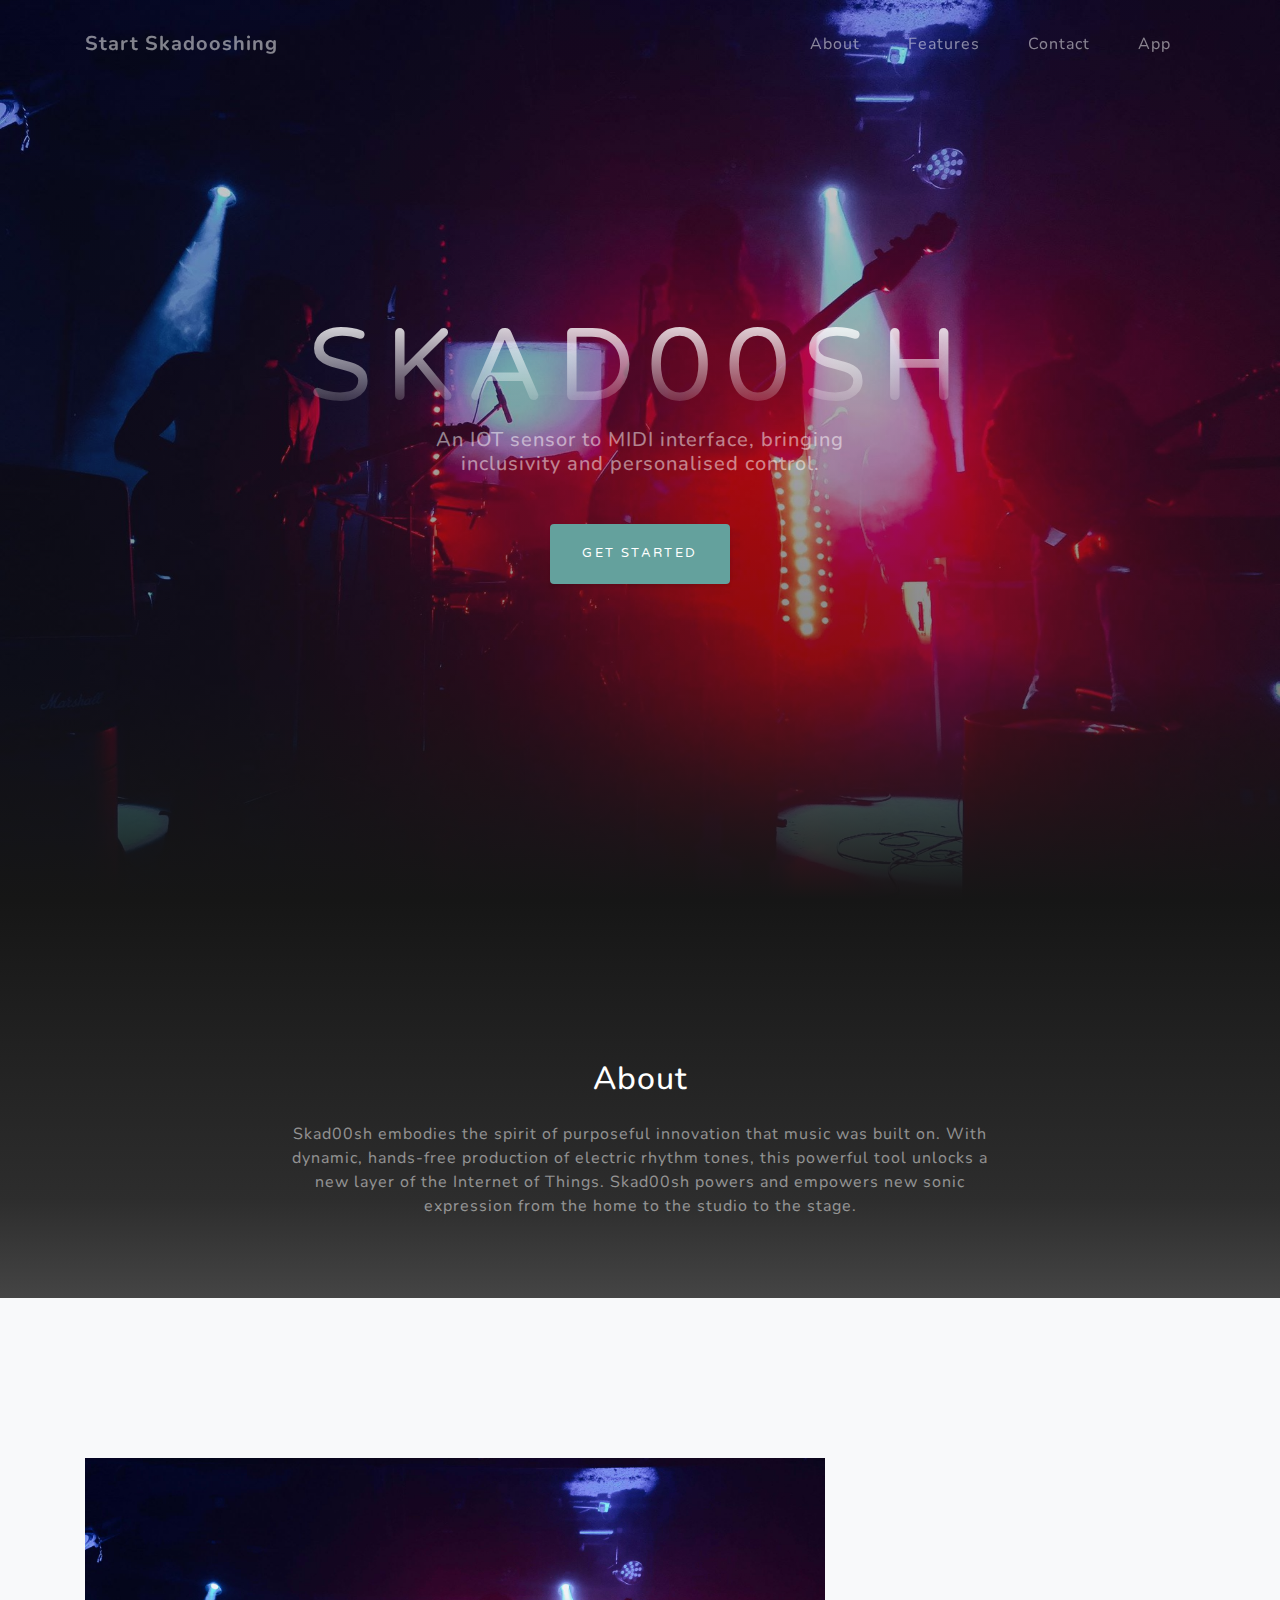
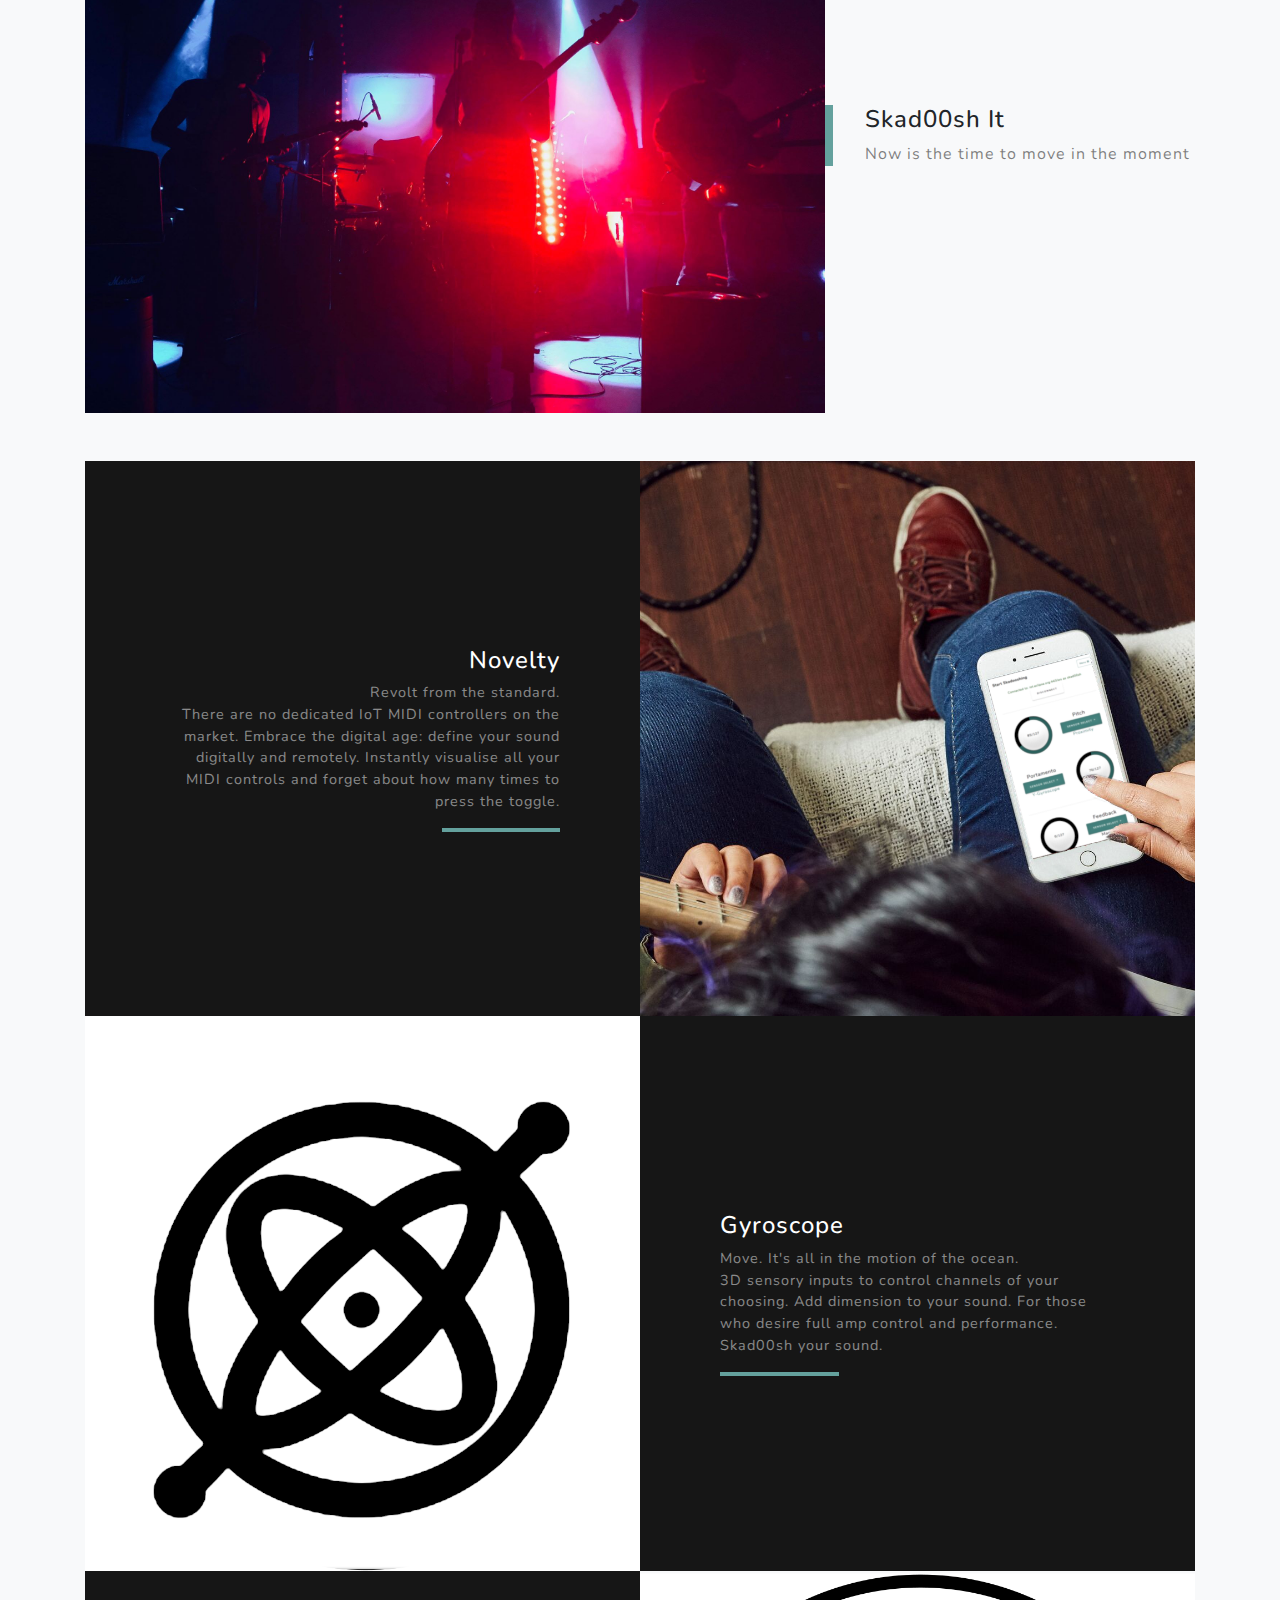
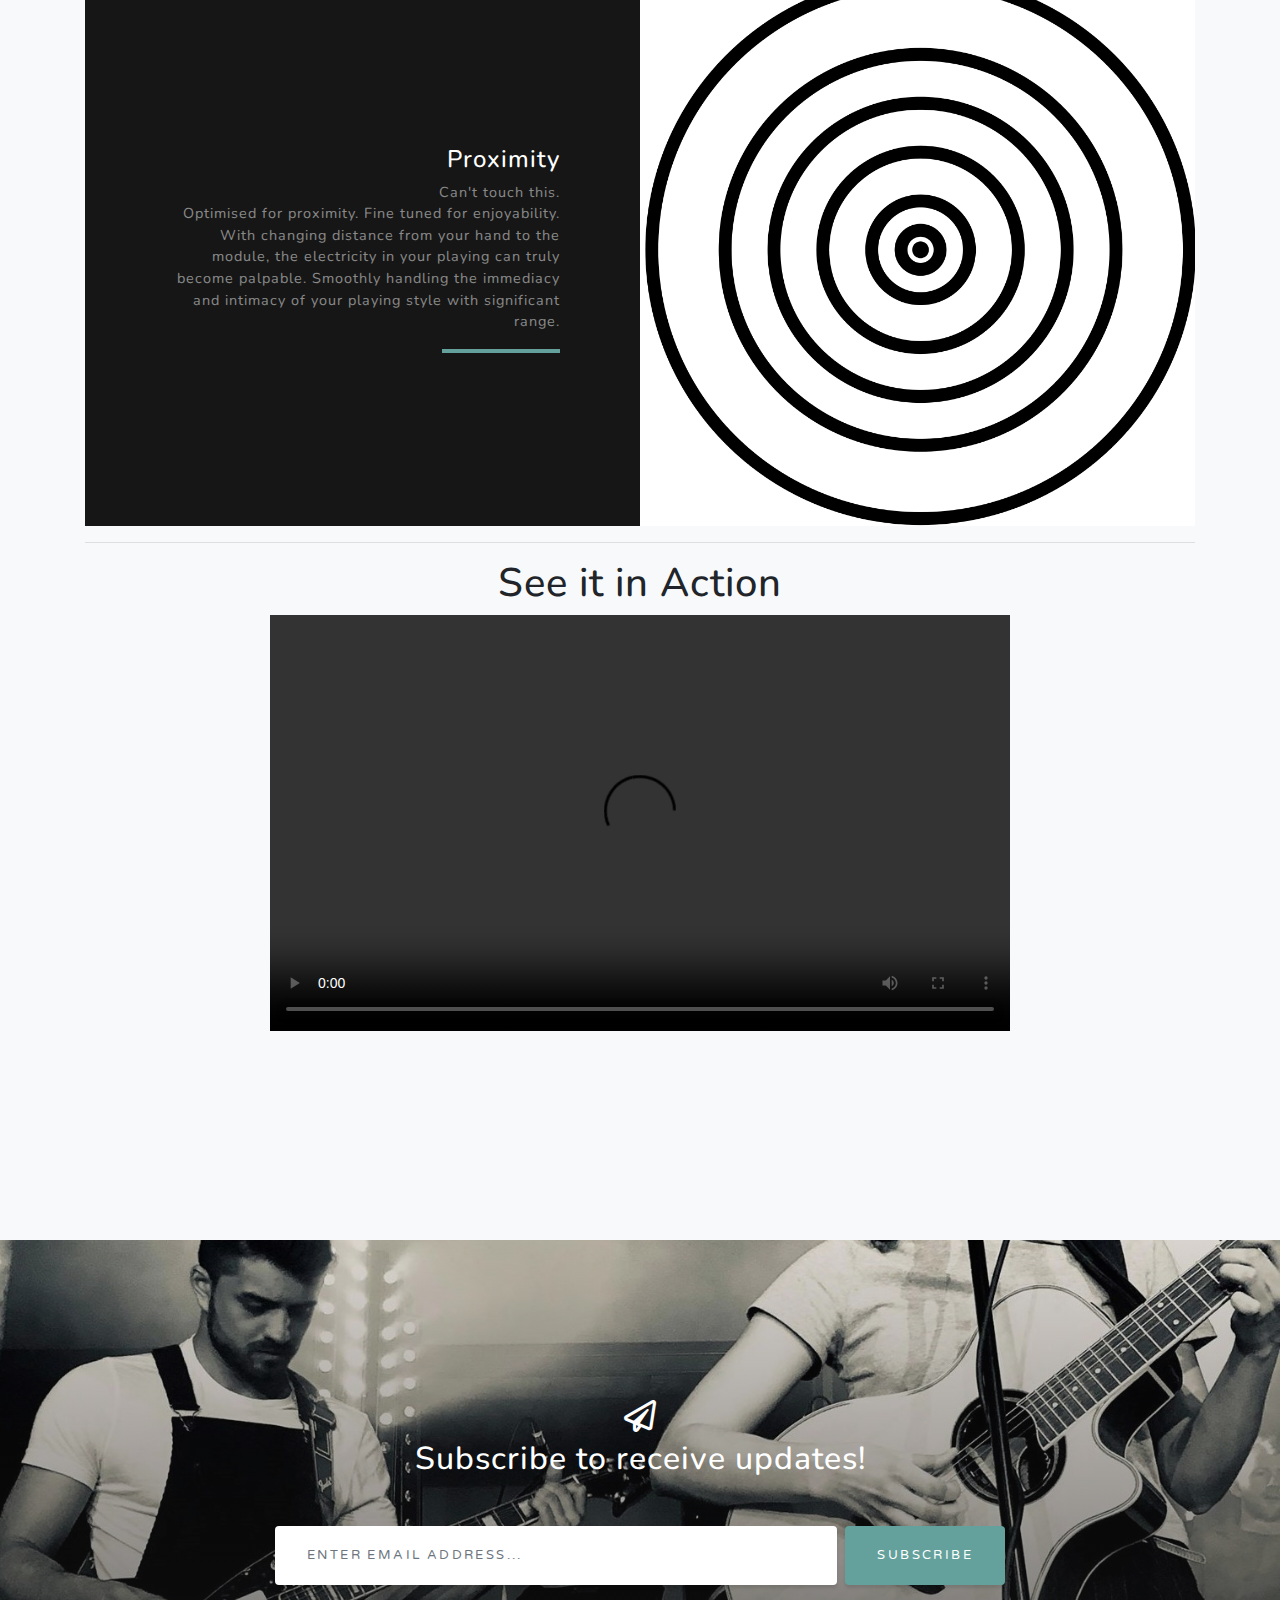
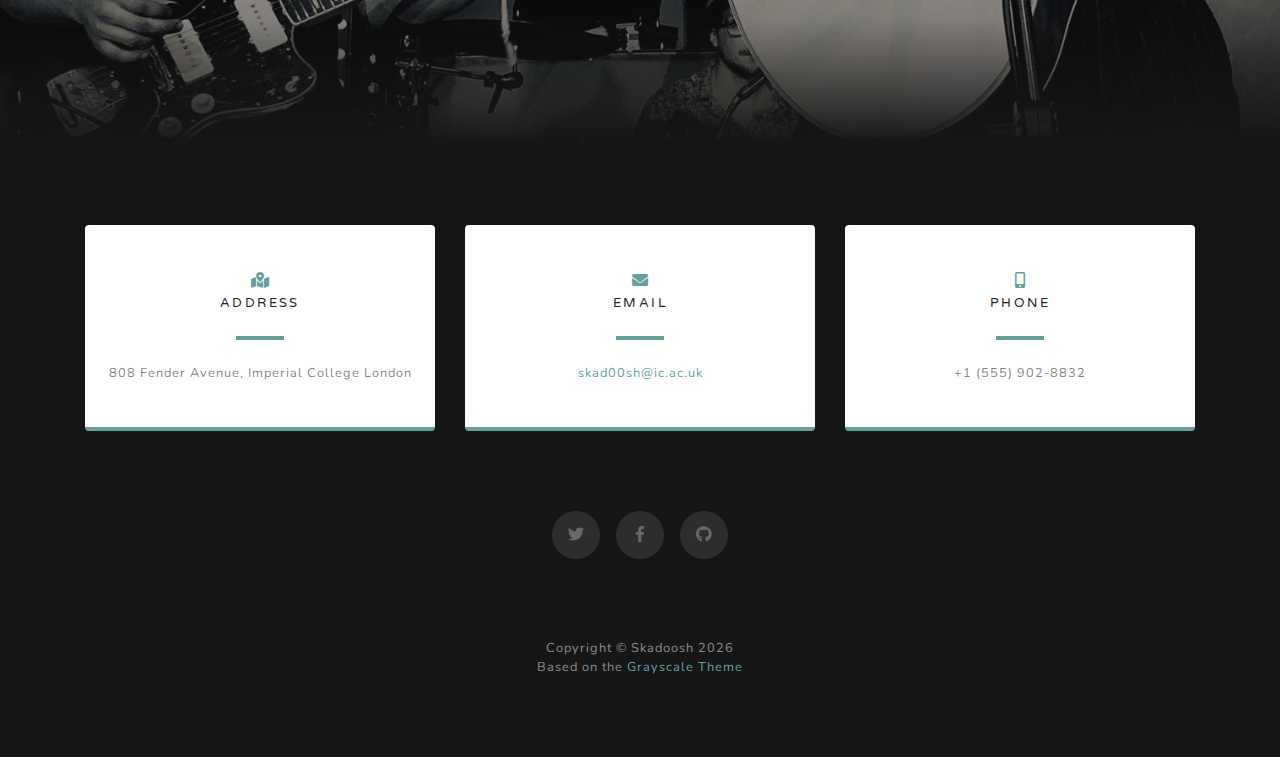
==== commit 90342bed: "Merge branch 'master' of https://github.com/CallumAlder/ES" ====
--- a/docs/index.html
+++ b/docs/index.html
@@ -2,6 +2,7 @@
 <html lang="en">
 
   <head>
+    <link rel="shortcut icon" href="favicon.ico" type="image/x-icon">
 
     <meta charset="utf-8">
     <meta name="viewport" content="width=device-width, initial-scale=1, shrink-to-fit=no">
@@ -145,6 +146,27 @@
                 </div>
               </div>
             </div>
+          </div>
+        </div>
+        
+        <hr>
+        <div class="align-items-center no-gutters mb-1 mb-lg-2 text-center">
+                              <h1 align="center">See it in Action</h1>
+        </div>
+        <!-- Video Row -->
+        <div class="row align-items-center no-gutters mb-4 mb-lg-5 text-center">
+
+          <div class="col-xl-2 col-lg-2 text-center">
+          </div>
+          <div class="col-xl-8 col-lg-8 text-center">
+            <div align="center" class="embed-responsive embed-responsive-16by9">
+                <video controls class="embed-responsive-item">
+                    <source src="vids/Skadoosh%20Demo.mp4" type="video/mp4">
+                </video>
+            </div>
+<!--            <video class="img-responsive" src="" autoplay loop alt="demonstration-video"/>-->
+          </div>
+          <div class="col-xl-2 col-lg-2 text-center">
           </div>
         </div>
 
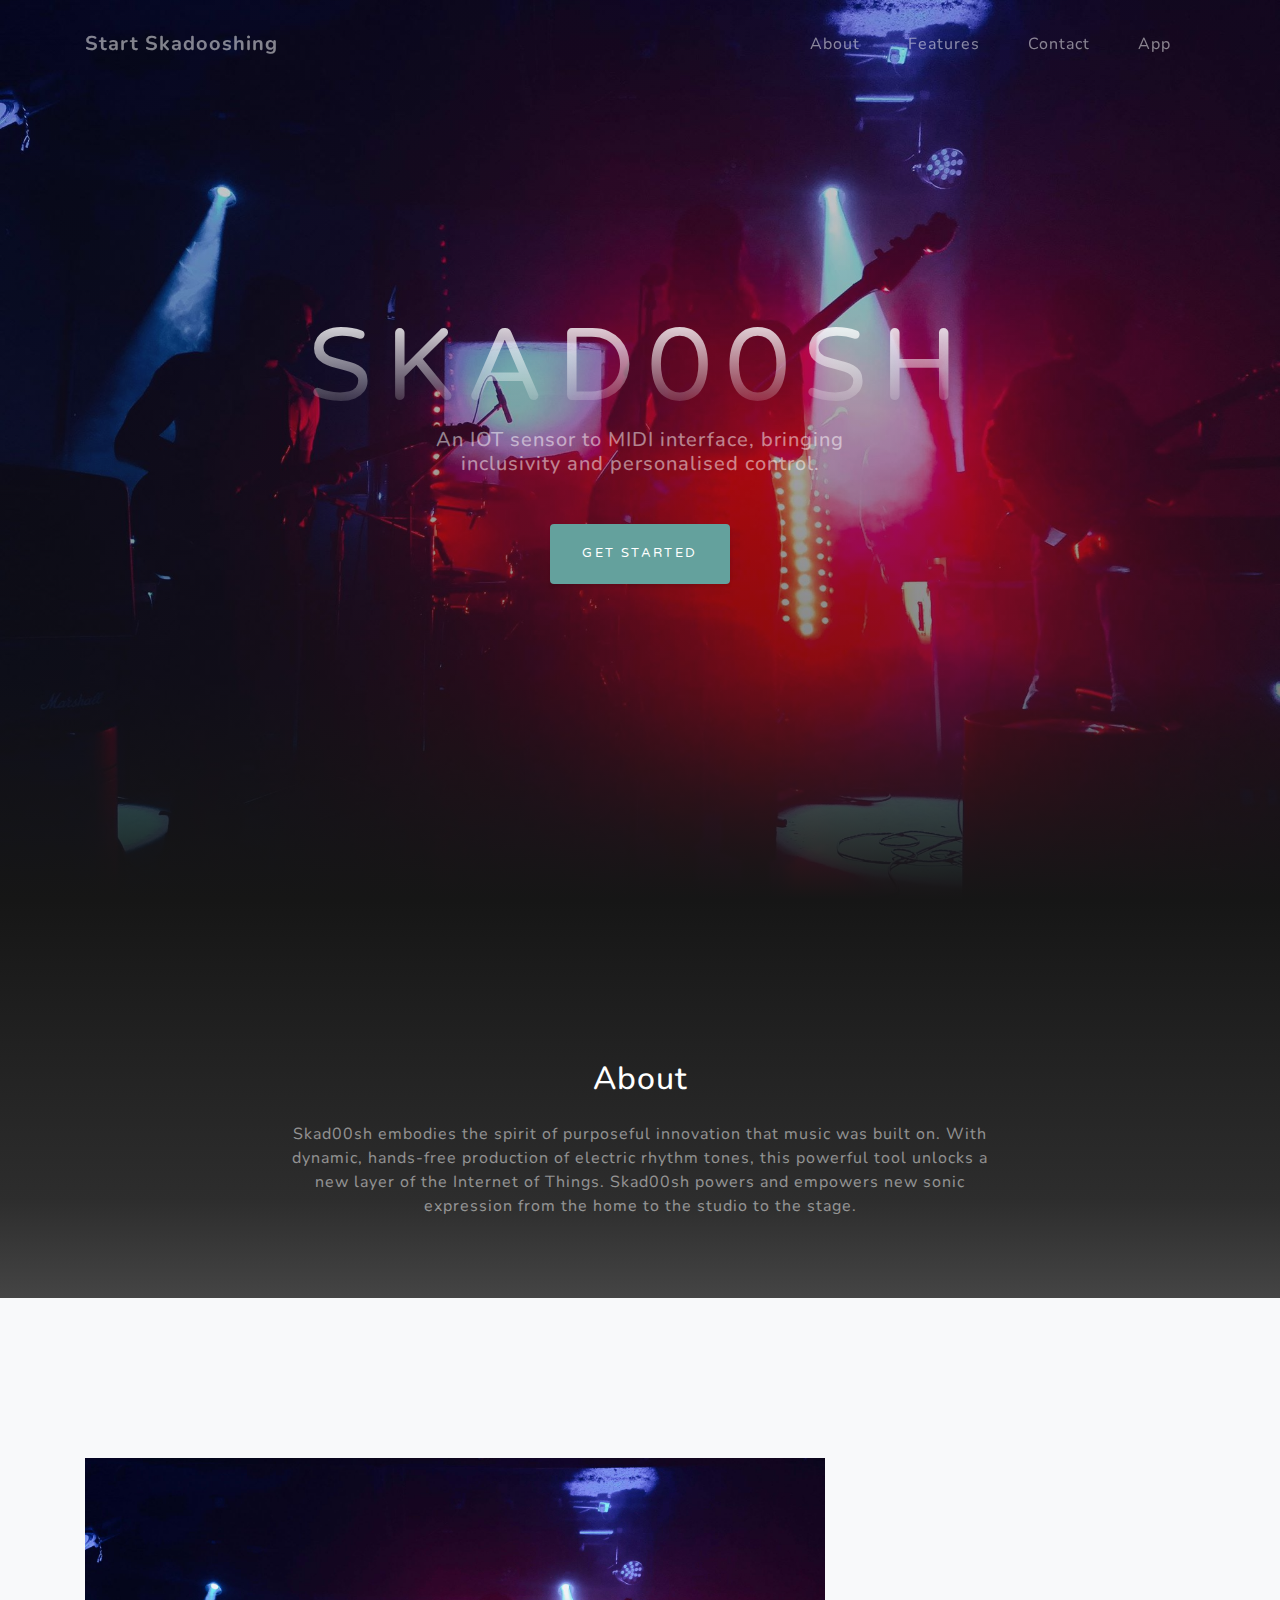
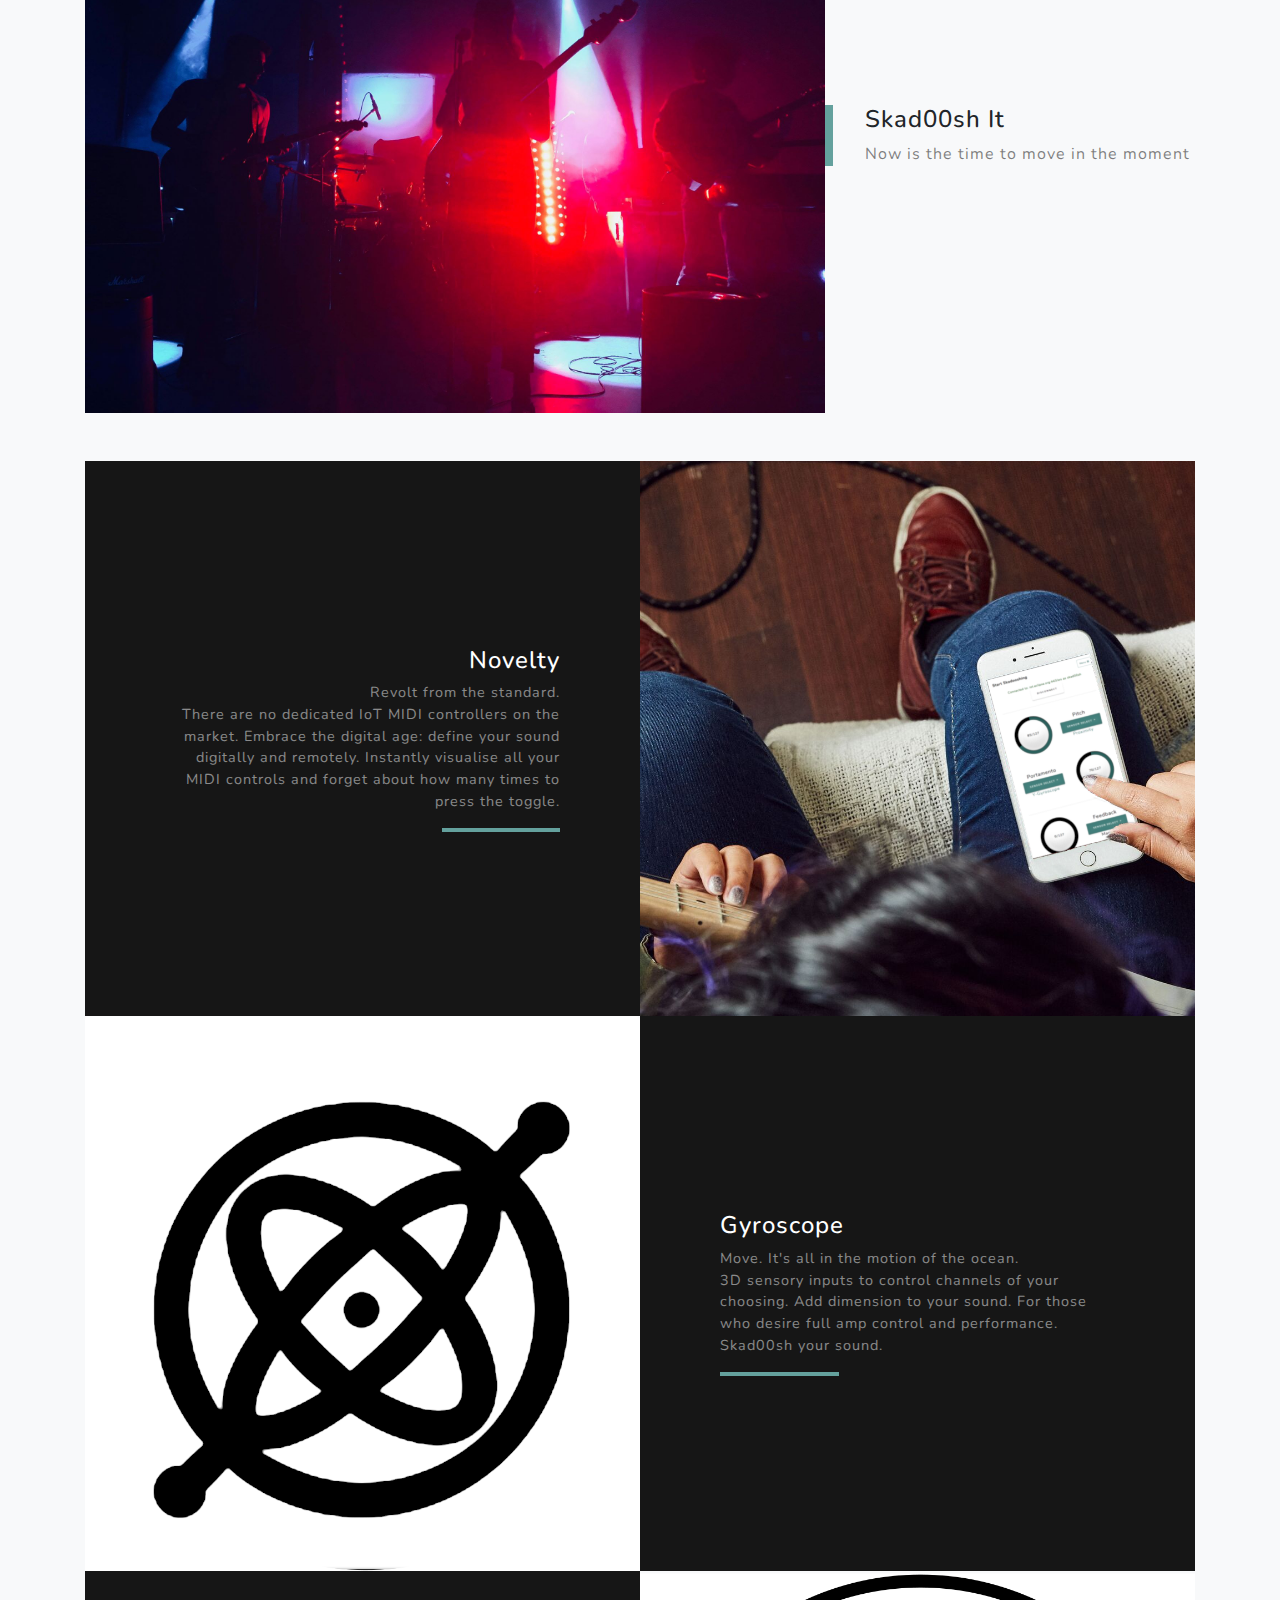
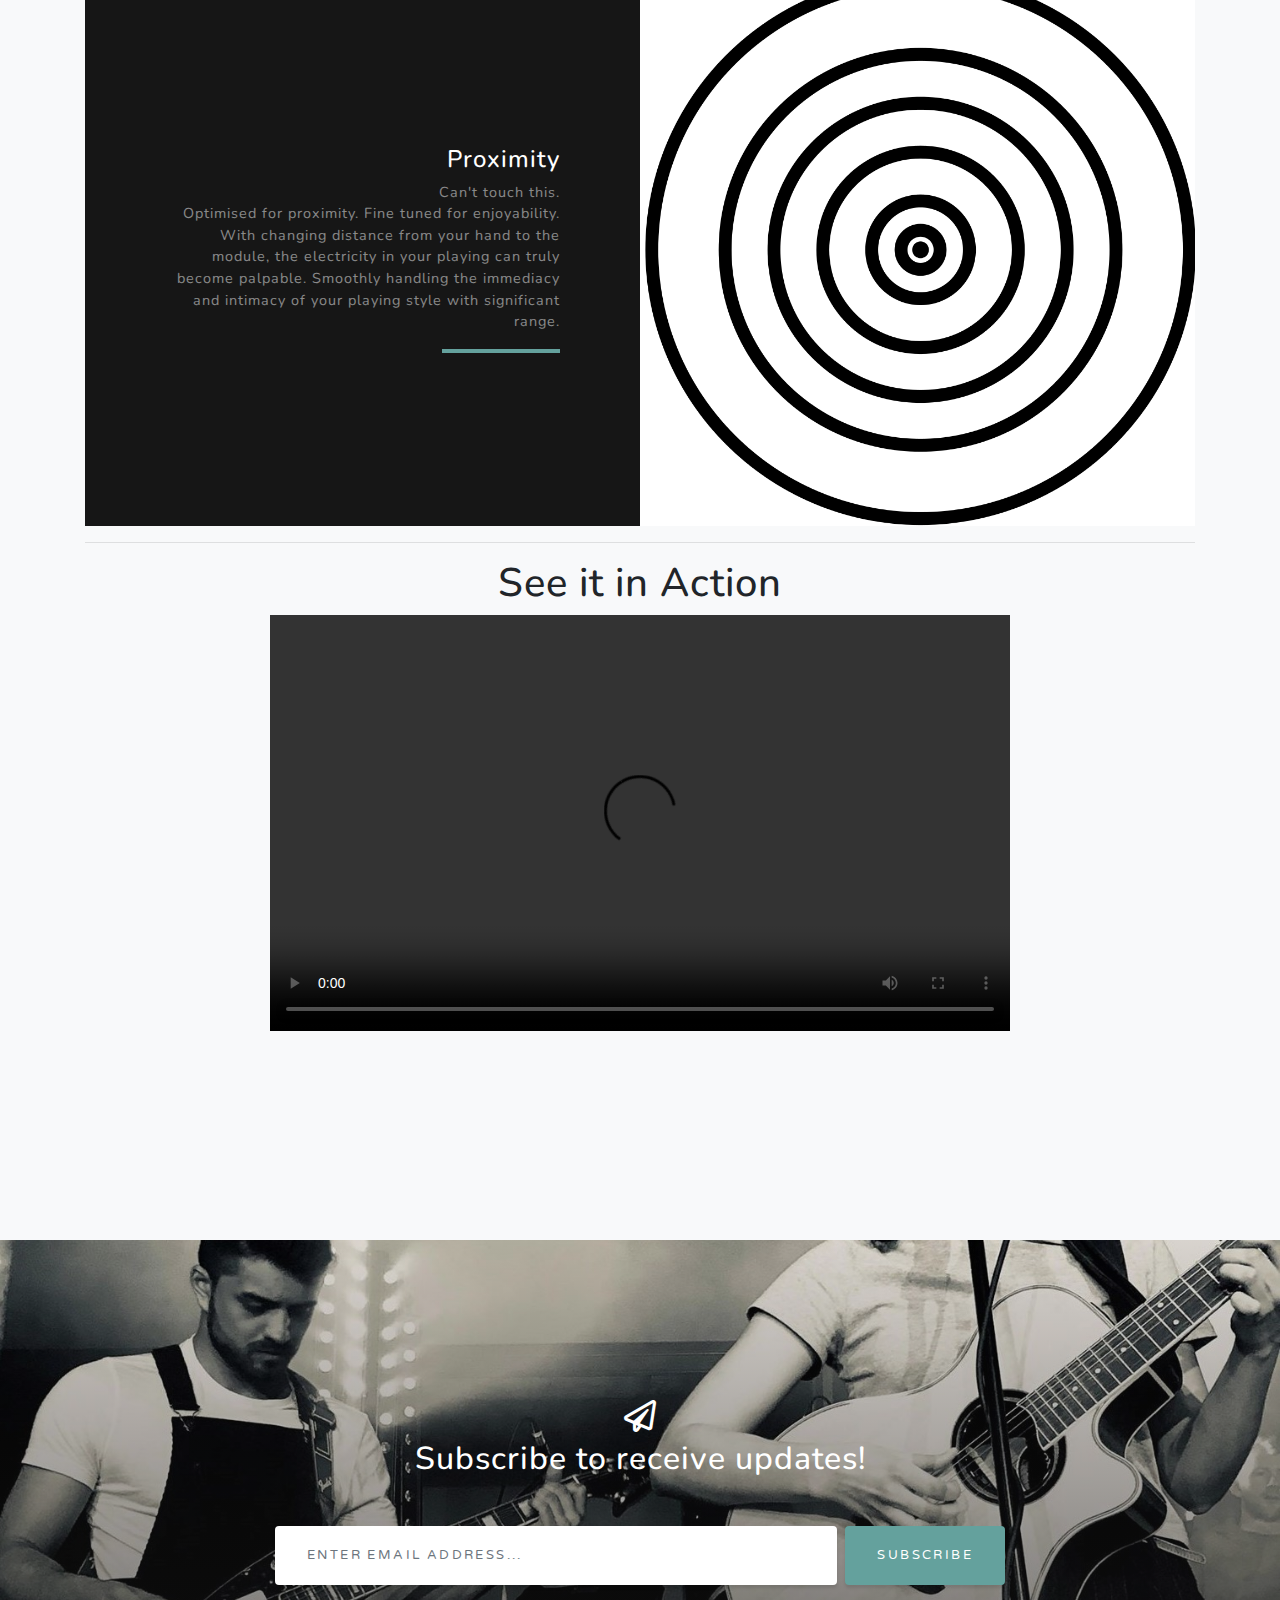
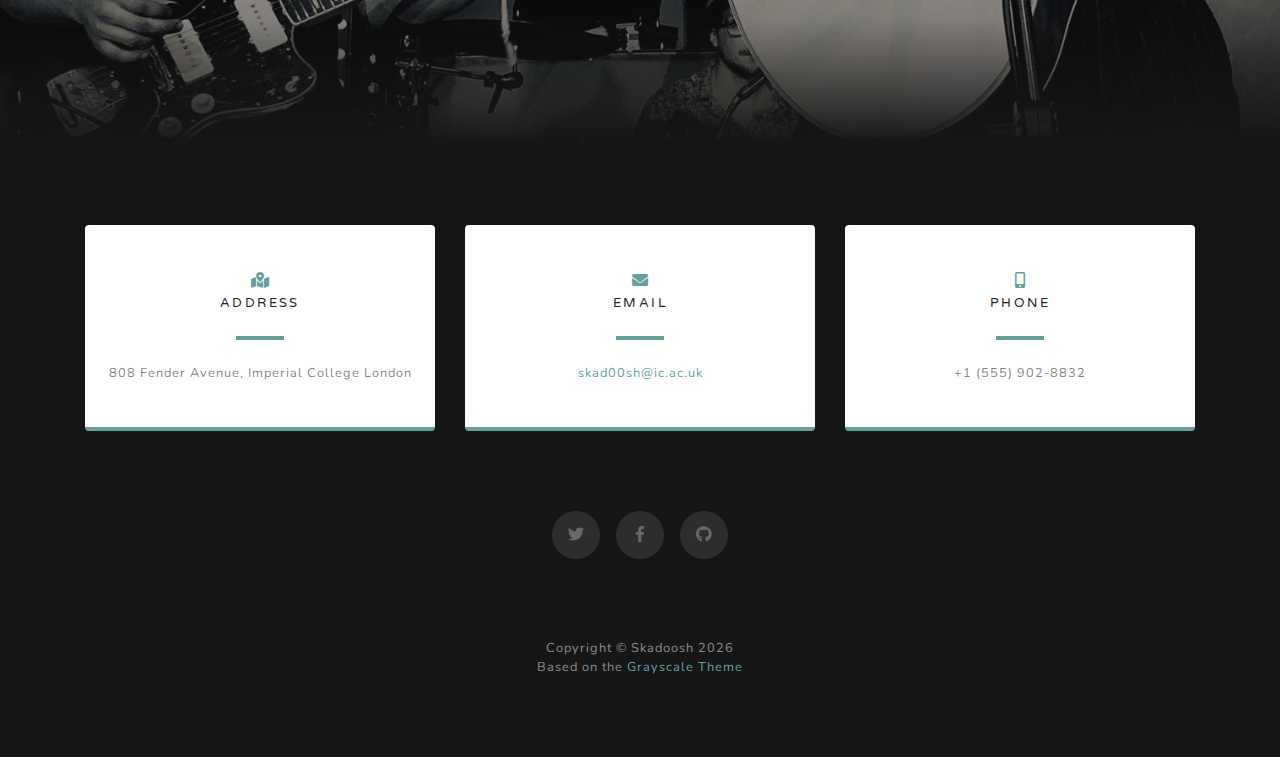
==== commit 5b16699c: "Added github link to website" ====
--- a/docs/index.html
+++ b/docs/index.html
@@ -158,10 +158,10 @@
 
           <div class="col-xl-2 col-lg-2 text-center">
           </div>
-          <div class="col-xl-8 col-lg-8 text-center">
+          <div id="videoDemo" class="col-xl-8 col-lg-8 text-center">
             <div align="center" class="embed-responsive embed-responsive-16by9">
                 <video controls class="embed-responsive-item">
-                    <source src="vids/Skadoosh%20Demo.mp4" type="video/mp4">
+                    <source src="vids/Skadoosh-Demo.mp4" type="video/mp4">
                 </video>
             </div>
 <!--            <video class="img-responsive" src="" autoplay loop alt="demonstration-video"/>-->
@@ -241,7 +241,7 @@
           <a href="#" class="mx-2">
             <i class="fab fa-facebook-f"></i>
           </a>
-          <a href="#" class="mx-2">
+          <a href="https://github.com/CallumAlder/ES/tree/v1.0-beta/CW1/" class="mx-2">
             <i class="fab fa-github"></i>
           </a>
         </div>
